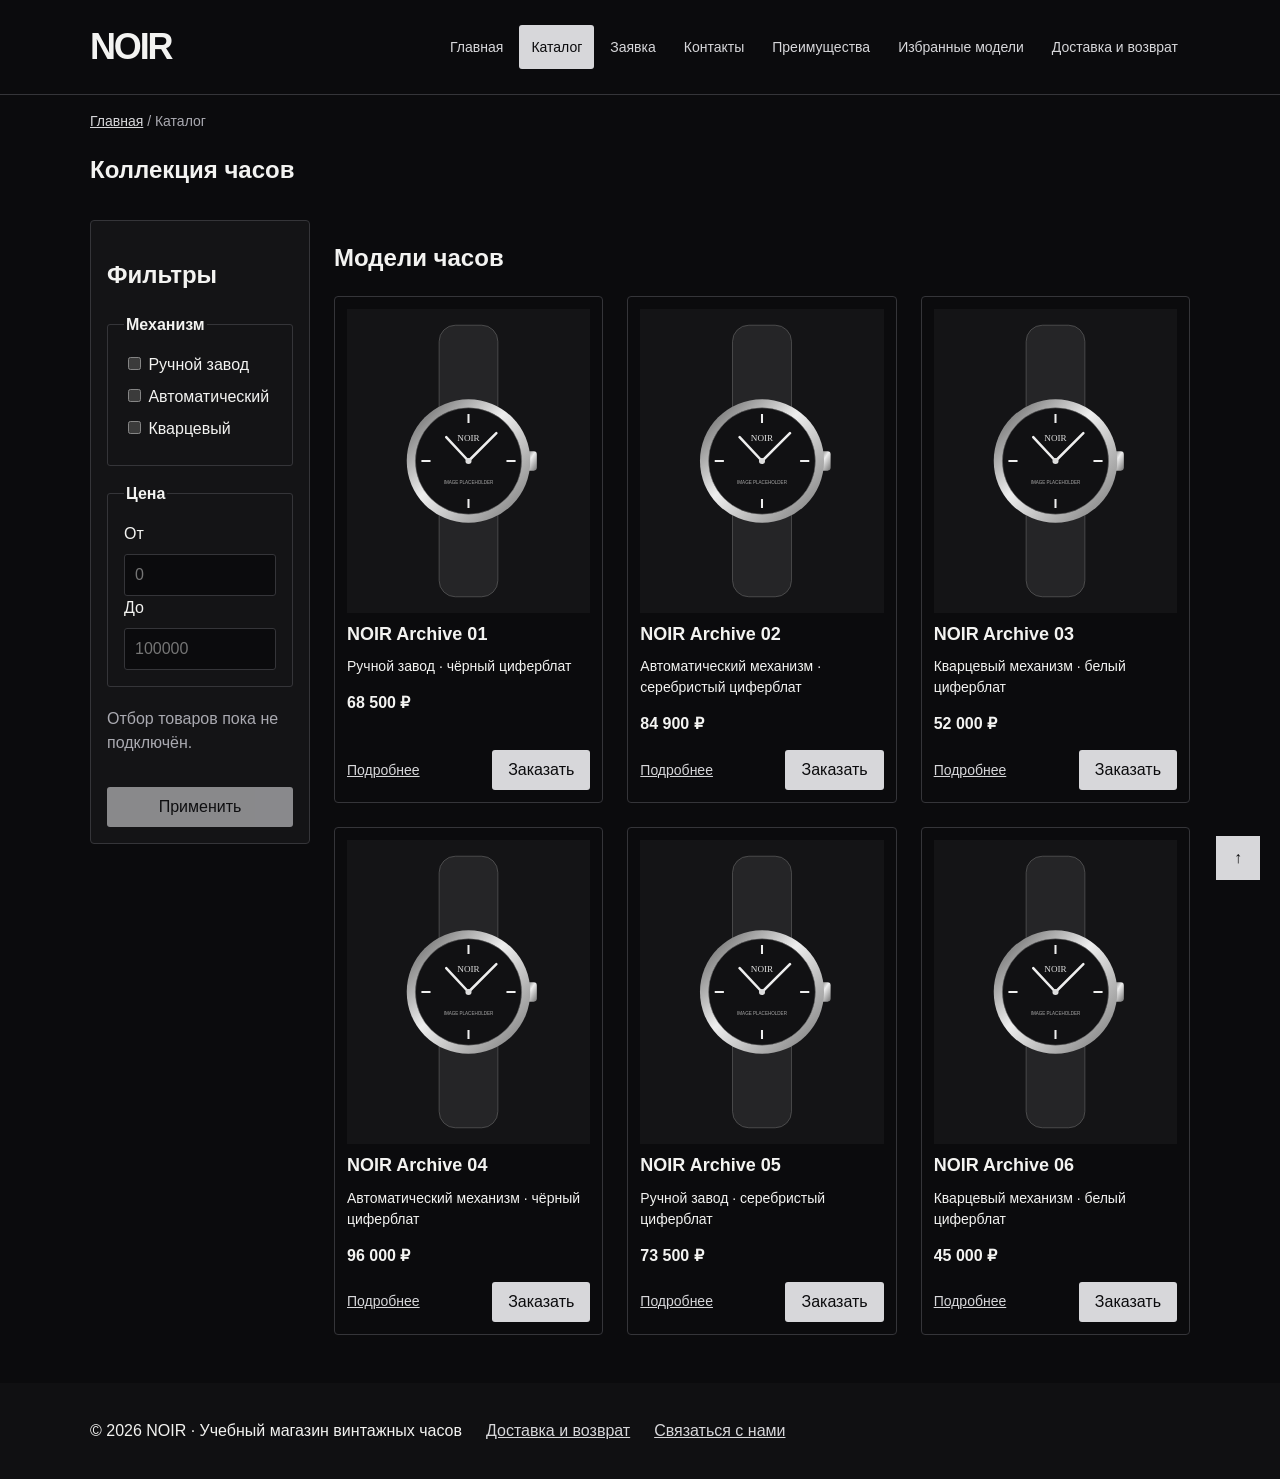
==== catalog.html @ 70d4dd21 "feat: replace clothing catalog with NOIR watch collection" ====
<!DOCTYPE html>
<html lang="ru">

<head>
  <meta charset="UTF-8">
  <meta name="viewport" content="width=device-width, initial-scale=1.0">
  <meta name="description" content="Учебный магазин винтажных часов в эстетике starboy. Каталог и оформление заявки.">
  <meta property="og:type" content="website">
  <meta property="og:title" content="Каталог — NOIR">
  <meta property="og:description" content="Учебный магазин винтажных часов в эстетике starboy. Каталог и оформление заявки.">
  <title>Каталог — NOIR</title>
  <link rel="stylesheet" href="css/style.css">
  <link rel="stylesheet" href="css/responsive.css">
  <script src="js/main.js" defer></script>
</head>

<body id="top">
  <header class="site-header">
    <div class="site-header__inner">
      <a class="site-header__logo" href="index.html" aria-label="NOIR — главная">NOIR</a>

      <nav class="site-nav" aria-label="Основная навигация">
        <ul class="site-nav__list">
          <li class="site-nav__item"><a class="site-nav__link" href="index.html">Главная</a></li>
          <li class="site-nav__item"><a class="site-nav__link site-nav__link--active" aria-current="page"
              href="catalog.html">Каталог</a></li>
          <li class="site-nav__item"><a class="site-nav__link" href="order.html">Заявка</a></li>
          <li class="site-nav__item"><a class="site-nav__link" href="contacts.html">Контакты</a></li>
          <li class="site-nav__item"><a class="site-nav__link" href="index.html#advantages">Преимущества</a></li>
          <li class="site-nav__item"><a class="site-nav__link" href="index.html#popular">Избранные модели</a></li>
          <li class="site-nav__item"><a class="site-nav__link" href="index.html#delivery">Доставка и возврат</a></li>
        </ul>
      </nav>
    </div>
  </header>
  <main class="site-main">

    <nav class="breadcrumbs" aria-label="Хлебные крошки">
      <a class="breadcrumbs__link" href="index.html">Главная</a>
      <span class="breadcrumbs__current" aria-current="page">Каталог</span>
    </nav>

    <section class="section">
      <h1 class="section__title">Коллекция часов</h1>
    </section>

    <section class="catalog-layout" aria-labelledby="catalog-products-title">
      <aside class="catalog-filters">
        <h2 class="catalog-filters__title">Фильтры</h2>

        <form class="catalog-filters__form" action="#" method="get">
          <fieldset class="catalog-filters__group">
            <legend class="catalog-filters__legend">Механизм</legend>

            <label class="catalog-filters__label">
              <input class="catalog-filters__checkbox" type="checkbox" name="mechanism" value="manual">
              Ручной завод
            </label>

            <label class="catalog-filters__label">
              <input class="catalog-filters__checkbox" type="checkbox" name="mechanism" value="automatic">
              Автоматический
            </label>

            <label class="catalog-filters__label">
              <input class="catalog-filters__checkbox" type="checkbox" name="mechanism" value="quartz">
              Кварцевый
            </label>
          </fieldset>

          <fieldset class="catalog-filters__group">
            <legend class="catalog-filters__legend">Цена</legend>

            <label class="catalog-filters__label" for="price-from">От</label>
            <input class="catalog-filters__input" id="price-from" name="price-from" type="number" min="0"
              placeholder="0">

            <label class="catalog-filters__label" for="price-to">До</label>
            <input class="catalog-filters__input" id="price-to" name="price-to" type="number" min="0"
              placeholder="100000">
          </fieldset>

          <p class="order-form__hint">Отбор товаров пока не подключён.</p>
          <button class="button button--primary" type="submit" disabled>Применить</button>
        </form>
      </aside>

      <section class="catalog-layout__products">
        <h2 class="catalog-layout__title" id="catalog-products-title">Модели часов</h2>

        <div class="products-grid">
          <article class="product-card">
            <a class="product-card__image-link" href="product.html?product=1" aria-label="Подробнее о NOIR Archive 01">
              <img class="product-card__image" src="images/watch-480.svg"
                alt="Временная иллюстрация модели NOIR Archive 01" width="480" height="600" loading="lazy">
            </a>

            <h3 class="product-card__title">
              <a href="product.html?product=1">NOIR Archive 01</a>
            </h3>

            <p class="product-card__description">Ручной завод · чёрный циферблат</p>
            <p class="product-card__price">68 500 ₽</p>

            <div class="product-card__actions">
              <a class="product-card__details" href="product.html?product=1">
                Подробнее
              </a>
              <button class="button button--primary product-card__button" type="button" data-product="NOIR Archive 01">
                Заказать
              </button>
            </div>
          </article>

          <article class="product-card">
            <a class="product-card__image-link" href="product.html?product=2" aria-label="Подробнее о NOIR Archive 02">
              <img class="product-card__image" src="images/watch-480.svg"
                alt="Временная иллюстрация модели NOIR Archive 02" width="480" height="600" loading="lazy">
            </a>

            <h3 class="product-card__title">
              <a href="product.html?product=2">NOIR Archive 02</a>
            </h3>

            <p class="product-card__description">Автоматический механизм · серебристый циферблат</p>
            <p class="product-card__price">84 900 ₽</p>

            <div class="product-card__actions">
              <a class="product-card__details" href="product.html?product=2">
                Подробнее
              </a>
              <button class="button button--primary product-card__button" type="button" data-product="NOIR Archive 02">
                Заказать
              </button>
            </div>
          </article>

          <article class="product-card">
            <a class="product-card__image-link" href="product.html?product=3" aria-label="Подробнее о NOIR Archive 03">
              <img class="product-card__image" src="images/watch-480.svg"
                alt="Временная иллюстрация модели NOIR Archive 03" width="480" height="600" loading="lazy">
            </a>

            <h3 class="product-card__title">
              <a href="product.html?product=3">NOIR Archive 03</a>
            </h3>

            <p class="product-card__description">Кварцевый механизм · белый циферблат</p>
            <p class="product-card__price">52 000 ₽</p>

            <div class="product-card__actions">
              <a class="product-card__details" href="product.html?product=3">
                Подробнее
              </a>
              <button class="button button--primary product-card__button" type="button" data-product="NOIR Archive 03">
                Заказать
              </button>
            </div>
          </article>

          <article class="product-card">
            <a class="product-card__image-link" href="product.html?product=4" aria-label="Подробнее о NOIR Archive 04">
              <img class="product-card__image" src="images/watch-480.svg"
                alt="Временная иллюстрация модели NOIR Archive 04" width="480" height="600" loading="lazy">
            </a>

            <h3 class="product-card__title">
              <a href="product.html?product=4">NOIR Archive 04</a>
            </h3>

            <p class="product-card__description">Автоматический механизм · чёрный циферблат</p>
            <p class="product-card__price">96 000 ₽</p>

            <div class="product-card__actions">
              <a class="product-card__details" href="product.html?product=4">
                Подробнее
              </a>
              <button class="button button--primary product-card__button" type="button" data-product="NOIR Archive 04">
                Заказать
              </button>
            </div>
          </article>

          <article class="product-card">
            <a class="product-card__image-link" href="product.html?product=5" aria-label="Подробнее о NOIR Archive 05">
              <img class="product-card__image" src="images/watch-480.svg"
                alt="Временная иллюстрация модели NOIR Archive 05" width="480" height="600" loading="lazy">
            </a>

            <h3 class="product-card__title">
              <a href="product.html?product=5">NOIR Archive 05</a>
            </h3>

            <p class="product-card__description">Ручной завод · серебристый циферблат</p>
            <p class="product-card__price">73 500 ₽</p>

            <div class="product-card__actions">
              <a class="product-card__details" href="product.html?product=5">
                Подробнее
              </a>
              <button class="button button--primary product-card__button" type="button" data-product="NOIR Archive 05">
                Заказать
              </button>
            </div>
          </article>

          <article class="product-card">
            <a class="product-card__image-link" href="product.html?product=6" aria-label="Подробнее о NOIR Archive 06">
              <img class="product-card__image" src="images/watch-480.svg"
                alt="Временная иллюстрация модели NOIR Archive 06" width="480" height="600" loading="lazy">
            </a>

            <h3 class="product-card__title">
              <a href="product.html?product=6">NOIR Archive 06</a>
            </h3>

            <p class="product-card__description">Кварцевый механизм · белый циферблат</p>
            <p class="product-card__price">45 000 ₽</p>

            <div class="product-card__actions">
              <a class="product-card__details" href="product.html?product=6">
                Подробнее
              </a>
              <button class="button button--primary product-card__button" type="button" data-product="NOIR Archive 06">
                Заказать
              </button>
            </div>
          </article>
        </div>
      </section>
    </section>
  </main>
  <footer class="site-footer">
    <div class="site-footer__inner">
      <p class="site-footer__text">&copy; 2026 NOIR · Учебный магазин винтажных часов</p>
      <a href="index.html#delivery">Доставка и возврат</a><a href="contacts.html">Связаться с нами</a>
    </div>
  </footer>
  <a class="back-to-top" href="#top" aria-label="Наверх">↑</a>
  <dialog class="order-dialog" id="order-dialog" aria-labelledby="order-dialog-title">
    <h2 class="order-dialog__title" id="order-dialog-title">Оформление заявки</h2>
    <form class="order-form" id="order-form" action="#" method="post" novalidate>
      <div class="order-form__field">
        <label class="order-form__label" for="selected-product">Товар</label>
        <input class="order-form__input" id="selected-product" name="selected-product" type="text" readonly
          placeholder="Консультация по подбору часов">
      </div>

      <div class="order-form__field">
        <label class="order-form__label" for="order-name">Имя</label>
        <input class="order-form__input" id="order-name" name="name" type="text" placeholder="Введите ваше имя"
          minlength="2" autocomplete="given-name" required>
      </div>

      <div class="order-form__field">
        <label class="order-form__label" for="order-email">E-mail</label>
        <input class="order-form__input" id="order-email" name="email" type="email" placeholder="example@mail.ru"
          autocomplete="email" required>
      </div>

      <div class="order-form__field">
        <label class="order-form__label" for="order-phone">Телефон</label>
        <input class="order-form__input" aria-describedby="order-phone-hint" id="order-phone" name="phone" type="tel"
          autocomplete="tel" inputmode="tel" placeholder="+7 (900) 000-00-00"
          pattern="^\+7 \(\d{3}\) \d{3}-\d{2}-\d{2}$" required>
        <small class="order-form__hint" id="order-phone-hint">Формат: +7 (900) 000-00-00</small>
      </div>

      <div class="order-form__field">
        <label class="order-form__label" for="order-contact-method">
          Предпочтительный способ связи
        </label>

        <select class="order-form__select" id="order-contact-method" name="contact-method" required>
          <option value="">Выберите способ связи</option>
          <option value="email">Электронная почта</option>
          <option value="phone">Телефонный звонок</option>
        </select>
      </div>

      <div class="order-form__field">
        <label class="order-form__label" for="order-topic">Тема заявки</label>
        <select class="order-form__select" id="order-topic" name="topic" required>
          <option value="">Выберите тему</option>
          <option value="product">Заказ товара</option>
          <option value="consultation">Консультация</option>
          <option value="delivery">Доставка</option>
        </select>
      </div>

      <div class="order-form__field">
        <label class="order-form__label" for="order-comment">Комментарий</label>
        <textarea class="order-form__textarea" id="order-comment" name="comment" rows="4"
          placeholder="Укажите дополнительную информацию"></textarea>
      </div>

      <div class="order-form__field order-form__field--checkbox">
        <label class="order-form__label" for="order-agreement">
          <input class="order-form__checkbox" id="order-agreement" name="agreement" type="checkbox" required>
          Я согласен на обработку данных для ответа на заявку
        </label>
      </div>

      <p class="order-form__hint">Учебная форма: данные не отправляются на сервер.</p>
      <div class="order-form__actions">
        <button class="button button--secondary" type="button" id="close-order-dialog">Закрыть</button>
        <button class="button button--primary" type="submit">Отправить заявку</button>
      </div>
    </form>
  </dialog>
  <p class="success-message" id="success-message" role="status" hidden>Заявка проверена. Это учебная демонстрация —
    данные не отправлены.</p>

</body>

</html>
---- css/style.css ----
/* ===============================
   1. Переменные проекта
   =============================== */

:root {
  /* Основные цвета проекта */
  color-scheme: dark;

  --color-bg: #0b0b0d;
  --color-text: #f3f3f1;
  --color-muted: #aaaab1;

  --color-primary: #d7d7da;
  --color-primary-dark: #ffffff;

  --color-border: #353539;
  --color-input-border: #686870;

  --color-surface: #141416;
  --color-header-footer: #101012;
  --color-surface-accent: #171719;

  --color-backdrop: rgba(0, 0, 0, 0.75);

  --color-danger: #ff8a96;
  --color-success: #a7d6b0;
  --color-success-bg: #17251b;

  --color-white: #ffffff;

  /* Отступы */
  --space-xs: 4px;
  --space-sm: 8px;
  --space-md: 16px;
  --space-lg: 24px;
  --space-xl: 32px;

  /* Дополнительные отступы текущего оформления */
  --space-6: 6px;
  --space-10: 10px;
  --space-12: 12px;
  --space-20: 20px;

  /* Скругления */
  --radius-sm: 3px;
  --radius-md: 4px;
  --radius-lg: 6px;

  /* Размеры */
  --container-width: 1100px;
}

/* ===============================
   2. Базовые стили
   =============================== */

/*
Универсальное правило для всех элементов.
border-box делает расчёт размеров более понятным:
width включает content, padding и border.
*/
* {
  box-sizing: border-box;
}

/*
Убираем стандартный внешний отступ браузера у body.
Без этого вокруг страницы может появиться белая рамка.
*/
body {
  margin: 0;
  font-family: Arial, sans-serif;
  line-height: 1.5;
  color: var(--color-text);
  background-color: var(--color-bg);
  min-height: 100vh;
  display: flex;
  flex-direction: column;
}

/* ===============================
   3. Общие элементы интерфейса
   =============================== */

/* Общие состояния ссылок. */
a {
  color: var(--color-primary);
}

a:hover {
  color: var(--color-primary-dark);
}

a:focus-visible {
  outline: 2px solid var(--color-primary);
  outline-offset: 3px;
}

/* Единое оформление ссылок-кнопок и кнопок формы. */
.button {
  display: inline-block;
  padding: var(--space-sm) var(--space-md);
  text-decoration: none;
  border: none;
  border-radius: var(--radius-sm);
  font: inherit;
  cursor: pointer;
}

/*
Состояние наведения для кнопки.
*/
.button--primary:hover:not(:disabled) {
  color: var(--color-white);
  background-color: var(--color-primary-dark);
}

.button:focus-visible {
  outline: 2px solid var(--color-primary);
  outline-offset: 3px;
}

.button:disabled,
.button--disabled {
  opacity: 0.6;
  cursor: not-allowed;
}

/* ===============================
   4. Компоненты страницы
   =============================== */

/*
Задаём внутренние отступы для основных областей страницы.
*/
.site-header,
.site-main,
.site-footer {
  padding: var(--space-20);
}

/*
Оформляем шапку страницы.
*/
.site-header {
  background-color: var(--color-header-footer);
}

/*
Оформляем подвал страницы.
*/
.site-footer {
  background-color: var(--color-header-footer);
}

/*
Ограничиваем ширину содержимого шапки.
*/
.site-header__inner {
  max-width: var(--container-width);
  margin: 0 auto;
}

/*
Оформляем текстовый логотип.
*/
.site-header__logo {
  font-weight: bold;
  text-decoration: none;
  color: var(--color-text);
}

/*
Убираем стандартные отступы и маркеры списка навигации.
*/
.site-nav__list {
  display: flex;
  flex-wrap: wrap;
  justify-content: center;
  align-items: center;
  gap: var(--space-md);
  padding: 0;
  margin: var(--space-md) 0 0;
  list-style: none;
}

/*
Оформляем ссылки меню.
*/
.site-nav__link {
  display: inline-block;
  padding: var(--space-sm) var(--space-md);
  color: var(--color-primary);
  text-decoration: none;
  border-radius: var(--radius-sm);
}

/*
При наведении мыши меняем цвет текста и фон ссылки.
*/

.site-nav__link:hover {
  color: var(--color-white);
  background-color: var(--color-primary);
}

/*
Hero-блок — первый крупный блок страницы.
*/
.hero {
  max-width: 100%;
  margin: 0 auto var(--space-xl);
  padding: var(--space-xl) var(--space-lg);
  background-color: var(--color-surface-accent);
  border-radius: var(--radius-lg);
}

/*
Общий класс для разделов страницы.
*/
.section {
  max-width: var(--container-width);
  margin: 0 auto var(--space-xl);
}

/*
Убираем лишний верхний отступ у заголовков разделов.
*/
.section__title:where(h2) {
  margin-top: 0;
}

/* Сетка карточек с тремя равными колонками. */
.products-grid {
  display: grid;
  grid-template-columns: repeat(3, 1fr);
  gap: var(--space-lg);
}

/*
Карточка товара — самостоятельный блок.
*/
.product-card {
  display: flex;
  flex-direction: column;
  gap: var(--space-sm);
  margin-bottom: 0;
  padding: var(--space-md);
  border: 1px solid var(--color-border);
  border-radius: var(--radius-md);
  background-color: var(--color-bg);
}

.product-card__button {
  margin-top: auto;
  align-self: flex-start;
}

.product-card:hover {
  border-color: var(--color-primary);
}

/*
Убираем лишний верхний отступ у заголовка карточки.
*/
.product-card__title {
  margin-top: 0;
}

/* Каталог: фильтры слева, Модели часов справа. */
.catalog-layout {
  max-width: var(--container-width);
  margin: 0 auto var(--space-xl);
  display: grid;
  grid-template-columns: 260px 1fr;
  grid-template-areas: "filters products";
  gap: var(--space-lg);
}

.catalog-filters {
  grid-area: filters;
  padding: var(--space-md);
  border: 1px solid var(--color-border);
  border-radius: var(--radius-md);
  background-color: var(--color-surface);
}

.catalog-layout__products {
  grid-area: products;
}

.catalog-filters__form {
  display: grid;
  gap: var(--space-md);
}

.catalog-filters__group {
  margin: 0;
  padding: var(--space-md);
  border: 1px solid var(--color-border);
  border-radius: var(--radius-sm);
}

.catalog-filters__legend {
  font-weight: 700;
}

.catalog-filters__label {
  display: block;
  margin-bottom: var(--space-sm);
}

.catalog-filters__input {
  width: 100%;
  padding: 8px 10px;
  border: 1px solid var(--color-border);
  border-radius: var(--radius-sm);
  font: inherit;
}

/*
Дополнительный информационный блок.
*/
.student-info {
  max-width: var(--container-width);
  margin: 0 auto var(--space-xl);
  padding: var(--space-md);
  border-left: 4px solid var(--color-primary);
  background-color: var(--color-surface);
}

/* ===============================
   5. Форма и модальное окно
   =============================== */

/*
  Модальное окно.
  Элемент dialog сам умеет открываться поверх страницы.
*/
.order-dialog {
  width: min(100% - var(--space-xl), 560px);
  padding: var(--space-lg);
  border: none;
  border-radius: var(--radius-lg);
}

/*
  Затемнение фона за модальным окном.
*/
.order-dialog::backdrop {
  background-color: var(--color-backdrop);
}

/*
  Поле формы.
  Каждый блок получает нижний отступ.
*/
.order-form__field {
  margin-bottom: var(--space-md);
}

/*
  Подпись поля.
*/
.order-form__label {
  display: block;
  margin-bottom: var(--space-xs);
}

/*
  Основные поля формы.
*/
.order-form__input,
.order-form__checkbox,
.order-form__select,
.order-form__textarea {
  width: 100%;
  padding: var(--space-10) var(--space-12);
  border: 1px solid var(--color-border);
  border-radius: var(--radius-sm);
  font: inherit;
}

/*
  Checkbox не должен занимать всю ширину.
*/
.order-form__checkbox {
  width: auto;
}

/*
  Подсказка под полем телефона.
*/
.order-form__hint {
  display: block;
  margin-top: var(--space-xs);
  color: var(--color-muted);
}

/* Низкая специфичность состояний сохраняет приоритет модификатора ошибки. */
.order-form__input:where(:not(:disabled):hover, :focus),
.order-form__checkbox:where(:not(:disabled):hover, :focus),
.order-form__select:where(:not(:disabled):hover, :focus),
.order-form__textarea:where(:not(:disabled):hover, :focus) {
  border-color: var(--color-primary);
}

/*
  Видимый фокус для клавиатурной навигации.
*/
.order-form__input:focus-visible,
.order-form__checkbox:focus-visible,
.order-form__select:focus-visible,
.order-form__textarea:focus-visible {
  outline: 2px solid var(--color-primary);
  outline-offset: 3px;
}

/*
  Подсветка ошибочных полей.
  JavaScript добавляет БЭМ-модификатор ошибки и aria-invalid.
  Ошибка сохраняет свой цвет при наведении и фокусе.
*/
.order-form__input--error,
.order-form__checkbox--error,
.order-form__select--error,
.order-form__textarea--error {
  border-color: var(--color-danger);
}

/* Видимая ошибка у нативного флажка согласия. */
.order-form__checkbox--error {
  outline: 2px solid var(--color-danger);
  outline-offset: 3px;
}

/*
  Кнопки формы.
*/
.order-form__actions {
  display: flex;
  gap: var(--space-12);
  margin-top: var(--space-20);
}

/*
  Сообщение об успешной отправке.
*/
.success-message {
  max-width: var(--container-width);
  margin: var(--space-lg) auto;
  padding: var(--space-md);
  border-left: 4px solid var(--color-success);
  background-color: var(--color-success-bg);
}

/* ===============================
   6. Хлебные крошки и якорные ссылки
   =============================== */

.breadcrumbs {
  max-width: var(--container-width);
  margin: 0 auto var(--space-md);
  font-size: 14px;
  color: var(--color-muted);
}

.breadcrumbs__link {
  color: var(--color-primary);
}

.breadcrumbs__current::before {
  content: " / ";
  color: var(--color-muted);
}

html {
  scroll-behavior: smooth;
}

:target {
  outline: 2px dashed var(--color-primary);
  outline-offset: 4px;
}

@media (prefers-reduced-motion: reduce) {
  html {
    scroll-behavior: auto;
  }
}


/* Варианты и состояния БЭМ-компонентов. */
.button--primary {
  color: var(--color-white);
  background-color: var(--color-primary);
}

.button--secondary {
  color: var(--color-primary);
  background-color: transparent;
  border: 1px solid var(--color-primary);
}

.button--secondary:hover:not(:disabled) {
  color: var(--color-white);
  background-color: var(--color-primary);
}

.site-nav__link--active {
  color: var(--color-white);
  background-color: var(--color-primary);
}

.site-nav__link:focus-visible {
  outline: 2px solid var(--color-primary);
  outline-offset: 3px;
}

.product-card--featured {
  border-color: var(--color-primary);
}

.product-card--discount {
  border-color: var(--color-danger);
}

.product-card--discount .product-card__price {
  color: var(--color-danger);
}

.order-dialog__title {
  margin-top: 0;
}

/* Витрина одежды и самостоятельные компоненты. */
.site-header {
  position: sticky;
  top: 0;
  z-index: 10;
  border-bottom: 1px solid var(--color-border);
  background: var(--color-bg);
}

.site-header__inner {
  display: flex;
  align-items: center;
  justify-content: space-between;
  gap: var(--space-lg);
}

.site-header__logo {
  font-size: 24px;
  letter-spacing: .12em;
}

.site-nav__list {
  margin: 0;
  gap: var(--space-xs);
}

.site-nav__link {
  font-size: 14px;
}

.site-main {
  padding-top: var(--space-xl);
}

.hero {
  padding: 64px 40px;
}

.hero__title {
  font-size: clamp(32px, 5vw, 60px);
  line-height: 1.1;
  max-width: 700px;
  margin: 0;
}

.hero__description {
  max-width: 580px;
  margin-bottom: 28px;
}

.product-card {
  position: relative;
  padding-top: 44px;
}

.product-card__badge {
  position: absolute;
  top: 12px;
  right: 12px;
  background: var(--color-text);
  color: white;
  font-size: 11px;
  text-transform: uppercase;
  letter-spacing: .08em;
  padding: 3px 8px;
}

.product-card__details {
  font-size: 14px;
  margin-bottom: 8px;
}

.catalog-layout {
  grid-template-columns: 220px minmax(0, 1fr);
}

.catalog-filters {
  align-self: start;
}

.info-grid {
  display: grid;
  grid-template-columns: repeat(3, 1fr);
  gap: var(--space-lg);
}

.info-block {
  border-top: 1px solid var(--color-border);
  padding-top: var(--space-md);
}

.site-footer__inner {
  max-width: var(--container-width);
  margin: auto;
  display: flex;
  flex-wrap: wrap;
  align-items: center;
  gap: var(--space-lg);
}

.back-to-top {
  position: fixed;
  right: 20px;
  bottom: 20px;
  z-index: 11;
  display: grid;
  place-items: center;
  width: 44px;
  height: 44px;
  color: white;
  background: var(--color-text);
  text-decoration: none;
}

.back-to-top:hover {
  color: white;
  background: var(--color-primary-dark);
}

.product-detail {
  display: grid;
  grid-template-columns: 1fr 1fr;
  gap: 40px;
}

.product-detail__visual {
  min-height: 400px;
  background: var(--color-surface);
  padding: 40px;
  display: flex;
  flex-direction: column;
  justify-content: space-between;
}

.product-detail__category,
.eyebrow {
  font-size: 12px;
  letter-spacing: .1em;
  text-transform: uppercase;
}

.product-detail__visual-title {
  font-size: 32px;
  line-height: 1.2;
}

.product-detail__price {
  font-size: 28px;
  font-weight: 700;
}

.product-table {
  width: 100%;
  border-collapse: collapse;
}

.product-table caption {
  text-align: left;
  margin-bottom: 12px;
  color: var(--color-muted);
}

.product-table th,
.product-table td {
  text-align: left;
  padding: 12px 16px;
  border: 1px solid var(--color-border);
}

.product-table thead {
  background: var(--color-surface);
}

.table-scroll {
  overflow-x: auto;
}

.order-page {
  max-width: 720px;
}

.order-dialog {
  max-height: 85vh;
  overflow-y: auto;
}

[hidden] {
  display: none !important;
}

:target {
  scroll-margin-top: 120px;
}

@media (max-width: 1000px) {
  .site-header__inner {
    flex-direction: column;
    gap: 12px;
  }

  .catalog-layout .products-grid {
    grid-template-columns: repeat(2, minmax(0, 1fr));
  }
}

@media (max-width: 680px) {
  .site-header {
    position: static;
  }

  .site-main {
    padding: 16px;
  }

  .hero {
    padding: 32px 20px;
  }

  .products-grid,
  .catalog-layout .products-grid,
  .info-grid,
  .product-detail {
    grid-template-columns: 1fr;
  }

  .catalog-layout {
    grid-template-columns: 1fr;
    grid-template-areas: "filters" "products";
  }

  .site-nav__link {
    padding: 6px 8px;
  }

  .product-detail__visual {
    min-height: 280px;
    padding: 24px;
  }
}

/* Согласованные фотографии коллекции. */
.site-header__logo-image {
  display: block;
  width: 210px;
  height: 58px;
  object-fit: cover;
}

.product-card {
  padding: 12px;
  gap: 10px;
}

.product-card__image-link {
  display: block;
  background: #fff;
}

.product-card__image {
  display: block;
  width: 100%;
  height: auto;
  aspect-ratio: 3 / 4;
  object-fit: contain;
}

.product-card__badge {
  z-index: 1;
}

.product-card__title {
  font-size: 18px;
  line-height: 1.3;
  margin: 0;
}

.product-card__title a {
  color: var(--color-text);
  text-decoration: none;
}

.product-card__title a:hover {
  text-decoration: underline;
}

.product-card__description {
  font-size: 14px;
  margin: 0;
}

.product-card__price {
  margin: 4px 0;
  font-weight: 700;
}

.product-card__actions {
  margin-top: auto;
  display: flex;
  align-items: center;
  justify-content: space-between;
  flex-wrap: wrap;
  gap: 8px;
}

.product-card__details {
  margin: 0;
}

.product-card__button {
  margin-top: 0;
}

.product-detail__visual {
  background: #fff;
  padding: 0;
  min-height: 0;
  justify-content: center;
}

.product-detail__image {
  display: block;
  width: 100%;
  height: auto;
  aspect-ratio: 3 / 4;
  object-fit: contain;
  max-height: 620px;
}

/* Простой список преимуществ и товар со скидкой. */
.advantages {
  max-width: var(--container-width);
  margin: 0 auto var(--space-xl);
  padding-left: 24px;
}

.advantages__item {
  margin-bottom: 8px;
}

.advantages-title {
  margin-bottom: 12px;
}

.product-detail__price--discount {
  color: var(--color-danger);
}

.site-main {
  flex-grow: 1;
}

.contacts-photo {
  display: block;
  width: 100%;
  max-width: 100%;
  height: auto;
  margin-top: var(--space-lg);
  border-radius: var(--radius-lg);
}

/* Оформление NOIR */

.site-header__logo {
  font-size: 36px;
  font-weight: 700;
  letter-spacing: -0.06em;
  color: var(--color-text);
}

.site-header__logo:hover {
  color: var(--color-primary);
}

.button--primary,
.site-nav__link--active,
.site-nav__link:hover {
  color: var(--color-bg);
  background-color: var(--color-primary);
}

.button--primary:hover:not(:disabled),
.button--secondary:hover:not(:disabled) {
  color: var(--color-bg);
  background-color: var(--color-primary-dark);
}

.product-card__badge {
  color: var(--color-bg);
  background-color: var(--color-primary);
}

.back-to-top {
  color: var(--color-bg);
  background-color: var(--color-primary);
}

.back-to-top:hover {
  color: var(--color-bg);
  background-color: var(--color-primary-dark);
}

.order-dialog {
  color: var(--color-text);
  background-color: var(--color-surface);
}

.order-form__input,
.order-form__select,
.order-form__textarea,
.catalog-filters__input {
  color: var(--color-text);
  background-color: var(--color-bg);
}

.hero__eyebrow {
  margin: 0;
  font-size: 12px;
  letter-spacing: 0.14em;
  text-transform: uppercase;
  color: var(--color-muted);
}

.hero__title {
  font-weight: 400;
  letter-spacing: -0.05em;
}

.hero__description {
  color: var(--color-muted);
}

.hero__media {
  background: radial-gradient(ellipse at center,
      #303034 0%,
      #171719 55%,
      #101012 100%);
}

/* Изображения коллекции NOIR */

.product-card__image-link,
.product-detail__visual {
  background-color: var(--color-surface);
}

.product-card__image,
.product-detail__image {
  aspect-ratio: 4 / 5;
  object-fit: contain;
}

.product-detail__content {
  min-width: 0;
}

.product-detail__content > p {
  color: var(--color-muted);
}

.product-detail__content > .product-detail__price {
  color: var(--color-text);
}
---- css/responsive.css ----
/* Предсказуемый расчёт размеров. */
*,
*::before,
*::after {
  box-sizing: border-box;
}

/* Изображения не выходят за ширину родителя. */
img {
  max-width: 100%;
  height: auto;
}

/* Общие отступы основной области. */
.site-main {
  padding: 16px;
}

/* На телефоне высокая закреплённая шапка мешает чтению. */
.site-header {
  position: static;
}

/* Сначала мобильная раскладка шапки. */
.site-header__inner {
  display: flex;
  flex-direction: column;
  align-items: flex-start;
  gap: 16px;
}

.site-nav {
  width: 100%;
}

.site-nav__list {
  display: flex;
  flex-wrap: wrap;
  justify-content: flex-start;
  gap: 4px;
  margin: 0;
}

.site-nav__link {
  display: flex;
  align-items: center;
  min-height: 44px;
  padding: 10px 12px;
}

/* Первый экран: одна колонка на телефоне. */
.hero {
  display: grid;
  grid-template-columns: minmax(0, 1fr);
  align-items: center;
  gap: 24px;

  width: min(100%, var(--container-width));
  height: auto;
  margin-inline: auto;
  padding: 24px;

  background-image: none;
}

.hero__content {
  display: flex;
  flex-direction: column;
  align-items: flex-start;
  gap: 24px;
  min-width: 0;
}

.hero__title {
  margin: 0;
  font-size: clamp(32px, 5vw, 64px);
  line-height: 1.05;
  overflow-wrap: anywhere;
}

.hero__description {
  max-width: 48ch;
  margin: 0;
}

.hero__button {
  display: inline-flex;
  align-items: center;
  justify-content: center;
  min-height: 44px;
  max-width: 100%;
}

.hero__media {
  display: block;
  min-width: 0;
}

.hero__image {
  display: block;
  width: 100%;
  height: auto;
  aspect-ratio: 4 / 5;
  object-fit: contain;
}

/* От 900px текст и изображение располагаются рядом. */
@media (min-width: 900px) {
  .hero {
    grid-template-columns: repeat(2, minmax(0, 1fr));
  }
}

/* На широком экране логотип и навигация идут в строку. */
@media (min-width: 1200px) {
  .site-header__inner {
    flex-direction: row;
    align-items: center;
    justify-content: space-between;
  }

  .site-nav {
    width: auto;
  }
}
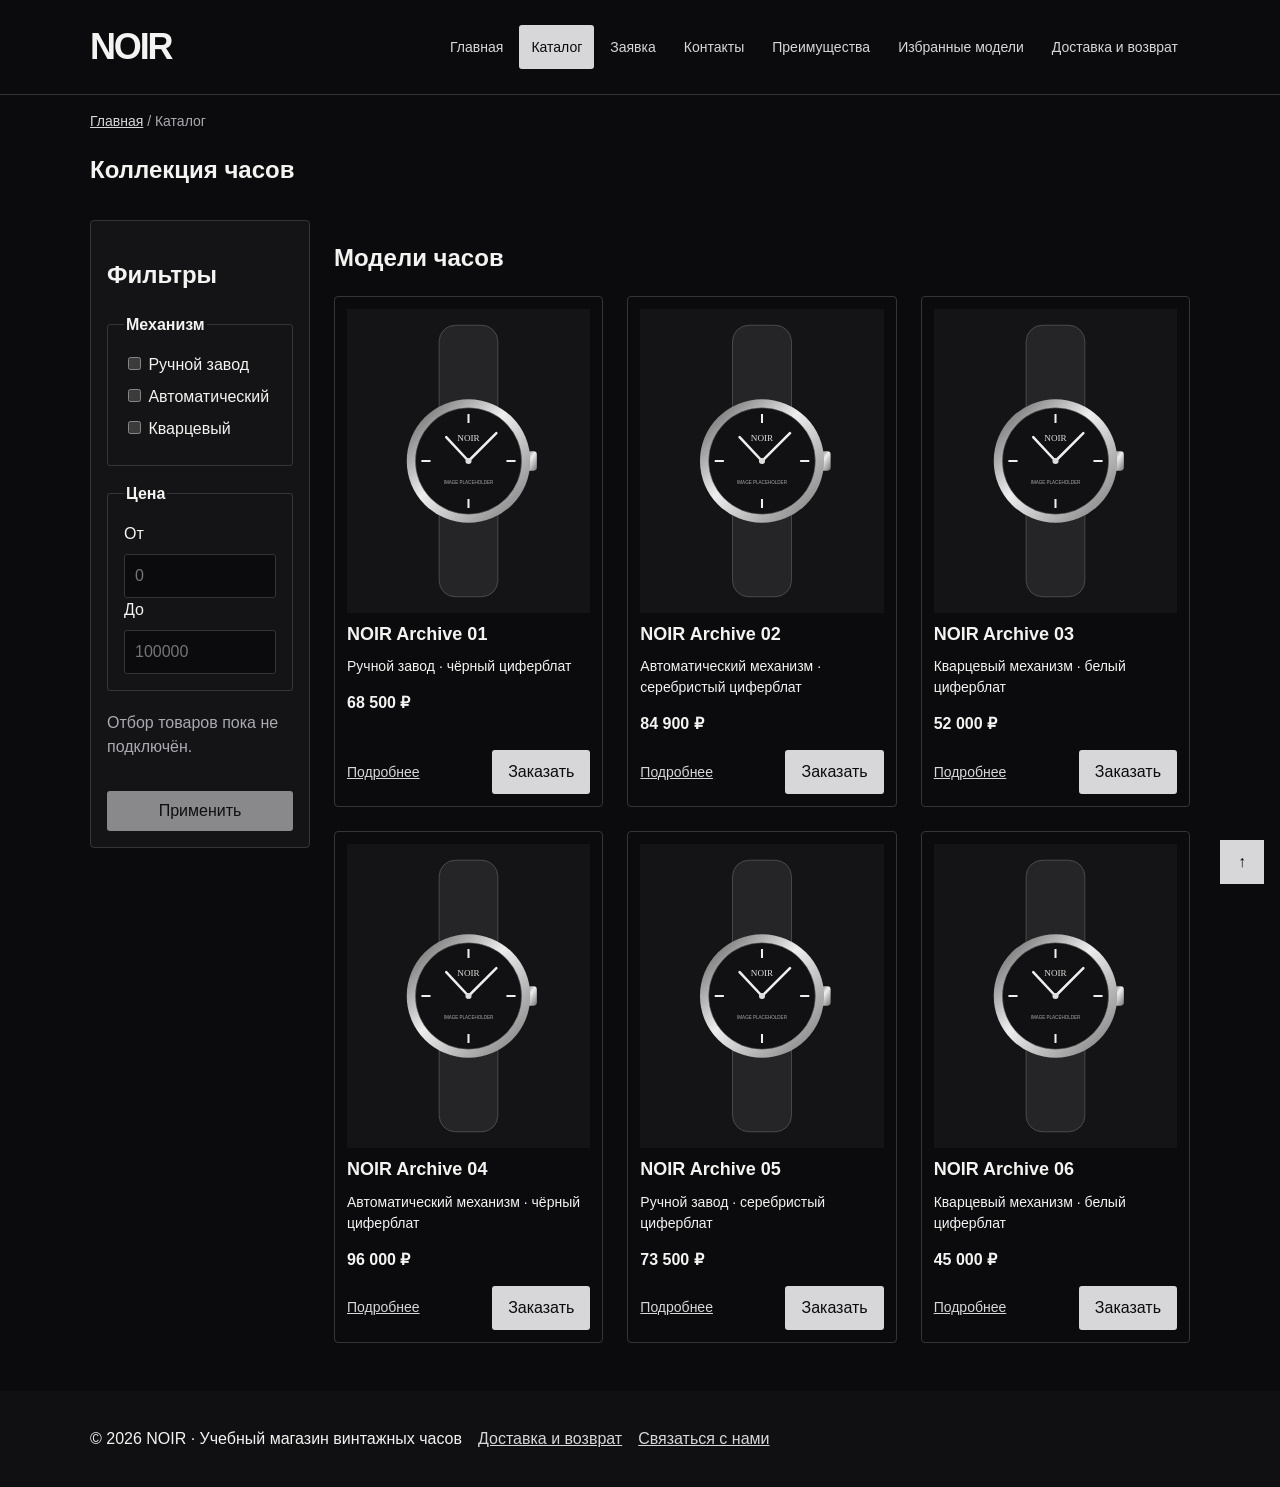
==== commit 7a014e60: "feat: complete responsive layouts for practice 12" ====
--- a/catalog.html
+++ b/catalog.html
@@ -4,10 +4,10 @@
 <head>
   <meta charset="UTF-8">
   <meta name="viewport" content="width=device-width, initial-scale=1.0">
-  <meta name="description" content="Учебный магазин винтажных часов в эстетике starboy. Каталог и оформление заявки.">
+  <meta name="description" content="Коллекция часов NOIR: модели с ручным заводом, автоматическим и кварцевым механизмом.">
   <meta property="og:type" content="website">
   <meta property="og:title" content="Каталог — NOIR">
-  <meta property="og:description" content="Учебный магазин винтажных часов в эстетике starboy. Каталог и оформление заявки.">
+  <meta property="og:description" content="Коллекция часов NOIR: модели с ручным заводом, автоматическим и кварцевым механизмом.">
   <title>Каталог — NOIR</title>
   <link rel="stylesheet" href="css/style.css">
   <link rel="stylesheet" href="css/responsive.css">
@@ -313,4 +313,4 @@
 
 </body>
 
-</html>+</html>
--- a/css/style.css
+++ b/css/style.css
@@ -727,51 +727,9 @@
   scroll-margin-top: 120px;
 }
 
-@media (max-width: 1000px) {
-  .site-header__inner {
-    flex-direction: column;
-    gap: 12px;
-  }
-
-  .catalog-layout .products-grid {
-    grid-template-columns: repeat(2, minmax(0, 1fr));
-  }
-}
-
-@media (max-width: 680px) {
-  .site-header {
-    position: static;
-  }
-
-  .site-main {
-    padding: 16px;
-  }
-
-  .hero {
-    padding: 32px 20px;
-  }
-
-  .products-grid,
-  .catalog-layout .products-grid,
-  .info-grid,
-  .product-detail {
-    grid-template-columns: 1fr;
-  }
-
-  .catalog-layout {
-    grid-template-columns: 1fr;
-    grid-template-areas: "filters" "products";
-  }
-
-  .site-nav__link {
-    padding: 6px 8px;
-  }
-
-  .product-detail__visual {
-    min-height: 280px;
-    padding: 24px;
-  }
-}
+
+
+
 
 /* Согласованные фотографии коллекции. */
 .site-header__logo-image {
@@ -994,4 +952,4 @@
 
 .product-detail__content > .product-detail__price {
   color: var(--color-text);
-}+}
--- a/css/responsive.css
+++ b/css/responsive.css
@@ -122,4 +122,97 @@
   .site-nav {
     width: auto;
   }
-}+}
+
+/* Mobile First: каталог, товар, формы и таблица. */
+.section, .catalog-layout, .breadcrumbs, .success-message { width: 100%; }
+.product-card__title, .product-card__description, .product-detail__content,
+.site-footer__text { overflow-wrap: anywhere; }
+.products-grid, .catalog-layout .products-grid {
+  grid-template-columns: minmax(0, 1fr);
+  gap: 24px;
+}
+.product-card { min-width: 0; }
+.product-card__actions { gap: 12px; }
+.product-card__button, .product-card__details {
+  min-height: 44px;
+  display: inline-flex;
+  align-items: center;
+}
+.catalog-layout {
+  display: grid;
+  grid-template-columns: minmax(0, 1fr);
+  grid-template-areas: "filters" "products";
+  gap: 24px;
+}
+.catalog-filters, .catalog-layout__products, .catalog-filters__group { min-width: 0; }
+.catalog-filters__input { width: 100%; min-width: 0; min-height: 44px; }
+.product-detail { grid-template-columns: minmax(0, 1fr); gap: 24px; }
+.product-detail__visual, .product-detail__content { min-width: 0; }
+.product-detail__visual { min-height: 0; padding: 0; }
+.product-detail__image { width: 100%; height: auto; object-fit: contain; }
+.info-grid { grid-template-columns: minmax(0, 1fr); gap: 24px; }
+
+/* Отдельная форма расширяется до двух колонок; диалог остаётся одноколоночным. */
+.order-page .order-form {
+  display: grid;
+  grid-template-columns: minmax(0, 1fr);
+  gap: 20px;
+}
+.order-page .order-form__field { min-width: 0; margin-bottom: 0; }
+.order-form__input, .order-form__select, .order-form__textarea {
+  width: 100%; min-width: 0; min-height: 44px;
+}
+.order-form__textarea { min-height: 120px; resize: vertical; }
+.order-form__checkbox { width: auto; }
+.order-form__field--checkbox .order-form__label { min-height: 44px; }
+.order-form__actions { display: flex; flex-direction: column; gap: 12px; }
+.order-form__actions .button { min-height: 44px; text-align: center; }
+.order-dialog {
+  width: min(calc(100% - 32px), 560px);
+  max-width: calc(100% - 32px);
+  max-height: calc(100vh - 32px);
+  max-height: calc(100dvh - 32px);
+  padding: 20px;
+  overflow-y: auto;
+}
+
+/* Прокрутка ограничена областью таблицы. */
+.table-scroll { width: 100%; max-width: 100%; overflow-x: auto; }
+.table-scroll:focus-visible { outline: 2px solid var(--color-primary); outline-offset: 4px; }
+.product-table { width: 100%; min-width: 640px; }
+.site-footer__inner { display: flex; flex-direction: column; align-items: flex-start; gap: 16px; }
+/* На телефоне кнопка не закрывает содержимое. */
+.back-to-top { position: static; margin: 16px auto; flex-shrink: 0; }
+
+@media (min-width: 640px) {
+  .products-grid, .catalog-layout .products-grid {
+    grid-template-columns: repeat(2, minmax(0, 1fr));
+  }
+}
+@media (min-width: 768px) {
+  .order-page .order-form { grid-template-columns: repeat(2, minmax(0, 1fr)); }
+  .order-page .order-form__field--wide,
+  .order-page .order-form__field--checkbox,
+  .order-page .order-form > .order-form__hint,
+  .order-page .order-form__actions { grid-column: 1 / -1; }
+  .order-form__actions { flex-direction: row; flex-wrap: wrap; }
+  .site-footer__inner { flex-direction: row; flex-wrap: wrap; align-items: center; }
+}
+@media (min-width: 900px) {
+  .product-detail { grid-template-columns: repeat(2, minmax(0, 1fr)); align-items: start; gap: 32px; }
+  .info-grid { grid-template-columns: repeat(3, minmax(0, 1fr)); }
+}
+@media (min-width: 1024px) {
+  .products-grid { grid-template-columns: repeat(3, minmax(0, 1fr)); }
+  .catalog-layout {
+    grid-template-columns: 220px minmax(0, 1fr);
+    grid-template-areas: "filters products";
+    align-items: start;
+  }
+  .catalog-layout .products-grid { grid-template-columns: repeat(2, minmax(0, 1fr)); }
+}
+@media (min-width: 1280px) {
+  .catalog-layout .products-grid { grid-template-columns: repeat(3, minmax(0, 1fr)); }
+  .back-to-top { position: fixed; right: 16px; bottom: 16px; margin: 0; }
+}
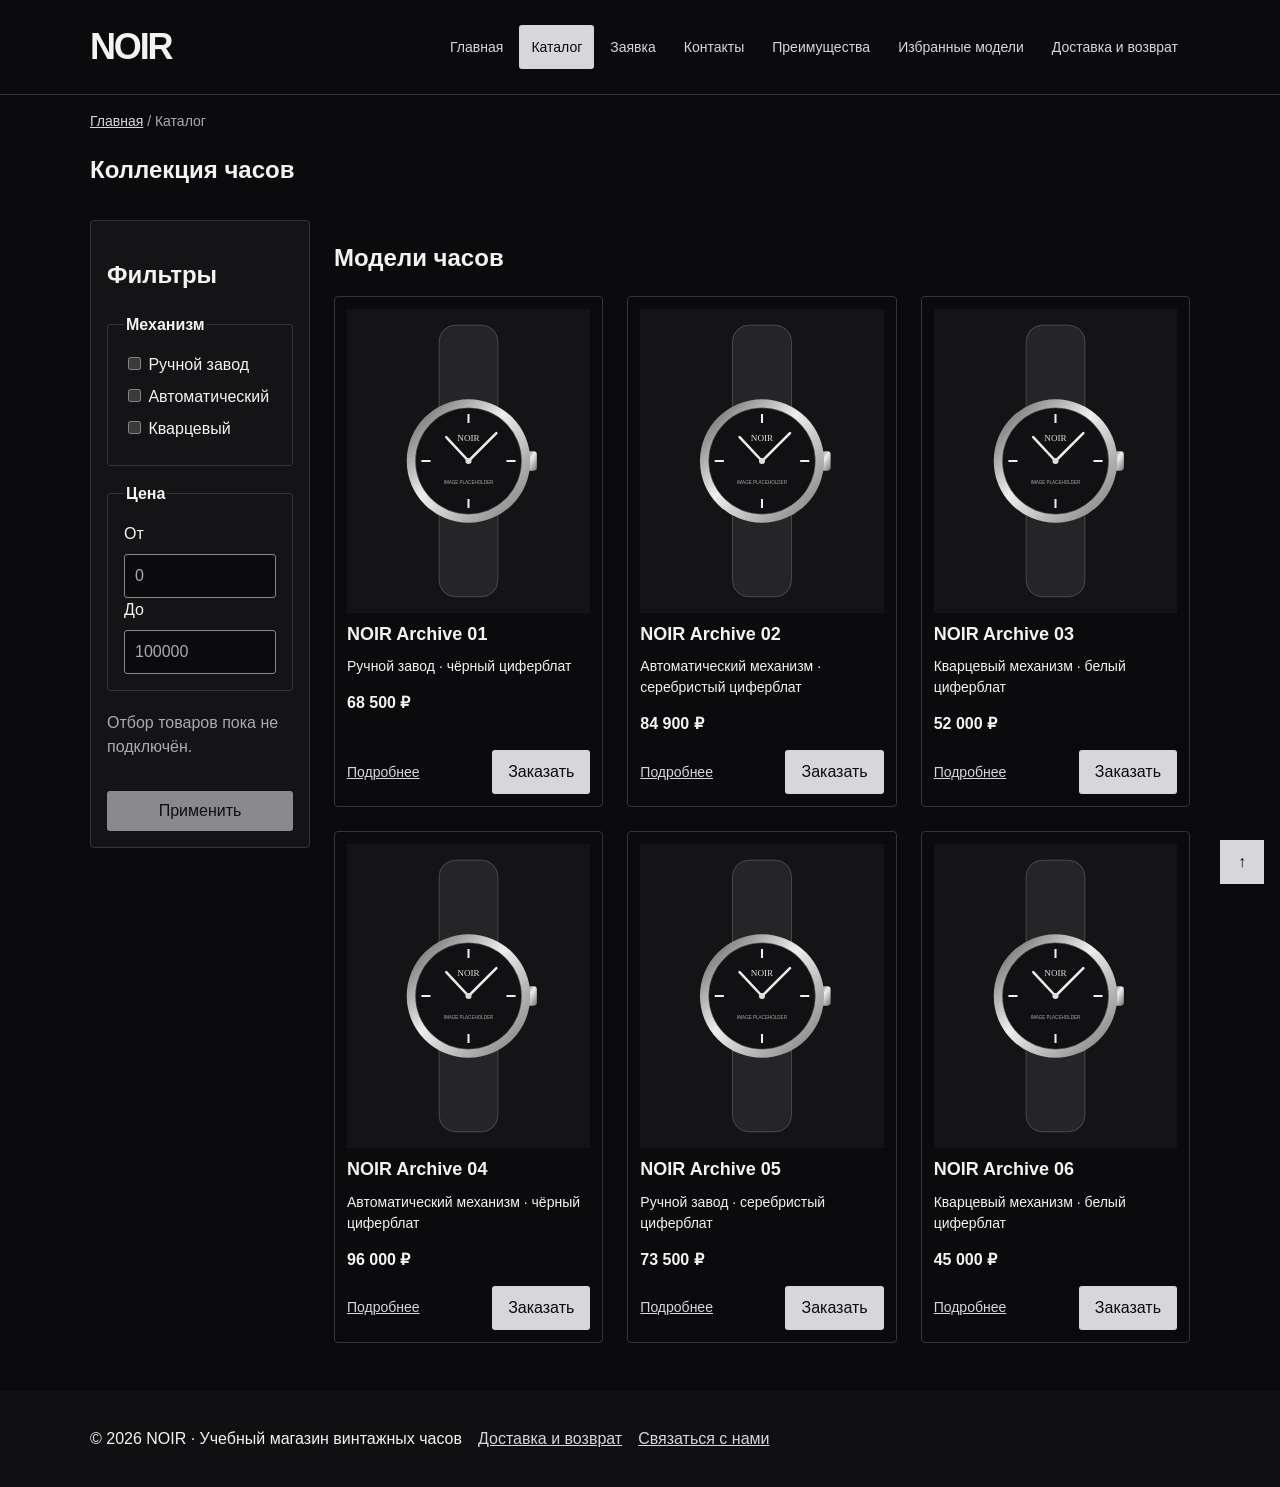
==== commit a498daca: "fix: improve keyboard navigation and form accessibility" ====
--- a/catalog.html
+++ b/catalog.html
@@ -15,6 +15,7 @@
 </head>
 
 <body id="top">
+  <a class="skip-link" href="#main">Перейти к основному содержимому</a>
   <header class="site-header">
     <div class="site-header__inner">
       <a class="site-header__logo" href="index.html" aria-label="NOIR — главная">NOIR</a>
@@ -33,7 +34,7 @@
       </nav>
     </div>
   </header>
-  <main class="site-main">
+  <main class="site-main" id="main" tabindex="-1">
 
     <nav class="breadcrumbs" aria-label="Хлебные крошки">
       <a class="breadcrumbs__link" href="index.html">Главная</a>
@@ -238,8 +239,9 @@
   </footer>
   <a class="back-to-top" href="#top" aria-label="Наверх">↑</a>
   <dialog class="order-dialog" id="order-dialog" aria-labelledby="order-dialog-title">
-    <h2 class="order-dialog__title" id="order-dialog-title">Оформление заявки</h2>
+    <h2 class="order-dialog__title" id="order-dialog-title" tabindex="-1">Оформление заявки</h2>
     <form class="order-form" id="order-form" action="#" method="post" novalidate>
+      <p class="order-form__hint">Поля со звёздочкой (*) обязательны. Учебная форма не отправляет данные на сервер.</p>
       <div class="order-form__field">
         <label class="order-form__label" for="selected-product">Товар</label>
         <input class="order-form__input" id="selected-product" name="selected-product" type="text" readonly
@@ -247,45 +249,49 @@
       </div>
 
       <div class="order-form__field">
-        <label class="order-form__label" for="order-name">Имя</label>
+        <label class="order-form__label" for="order-name">Имя *</label>
         <input class="order-form__input" id="order-name" name="name" type="text" placeholder="Введите ваше имя"
-          minlength="2" autocomplete="given-name" required>
-      </div>
-
-      <div class="order-form__field">
-        <label class="order-form__label" for="order-email">E-mail</label>
+          minlength="2" autocomplete="given-name" required aria-describedby="order-name-error">
+        <p class="form-error" id="order-name-error" hidden></p>
+      </div>
+
+      <div class="order-form__field">
+        <label class="order-form__label" for="order-email">E-mail *</label>
         <input class="order-form__input" id="order-email" name="email" type="email" placeholder="example@mail.ru"
-          autocomplete="email" required>
-      </div>
-
-      <div class="order-form__field">
-        <label class="order-form__label" for="order-phone">Телефон</label>
-        <input class="order-form__input" aria-describedby="order-phone-hint" id="order-phone" name="phone" type="tel"
+          autocomplete="email" required aria-describedby="order-email-error">
+        <p class="form-error" id="order-email-error" hidden></p>
+      </div>
+
+      <div class="order-form__field">
+        <label class="order-form__label" for="order-phone">Телефон *</label>
+        <input class="order-form__input" aria-describedby="order-phone-hint order-phone-error" id="order-phone" name="phone" type="tel"
           autocomplete="tel" inputmode="tel" placeholder="+7 (900) 000-00-00"
           pattern="^\+7 \(\d{3}\) \d{3}-\d{2}-\d{2}$" required>
         <small class="order-form__hint" id="order-phone-hint">Формат: +7 (900) 000-00-00</small>
+        <p class="form-error" id="order-phone-error" hidden></p>
       </div>
 
       <div class="order-form__field">
         <label class="order-form__label" for="order-contact-method">
-          Предпочтительный способ связи
-        </label>
-
-        <select class="order-form__select" id="order-contact-method" name="contact-method" required>
+          Предпочтительный способ связи *</label>
+
+        <select class="order-form__select" id="order-contact-method" name="contact-method" required aria-describedby="order-contact-method-error">
           <option value="">Выберите способ связи</option>
           <option value="email">Электронная почта</option>
           <option value="phone">Телефонный звонок</option>
         </select>
-      </div>
-
-      <div class="order-form__field">
-        <label class="order-form__label" for="order-topic">Тема заявки</label>
-        <select class="order-form__select" id="order-topic" name="topic" required>
+        <p class="form-error" id="order-contact-method-error" hidden></p>
+      </div>
+
+      <div class="order-form__field">
+        <label class="order-form__label" for="order-topic">Тема заявки *</label>
+        <select class="order-form__select" id="order-topic" name="topic" required aria-describedby="order-topic-error">
           <option value="">Выберите тему</option>
           <option value="product">Заказ товара</option>
           <option value="consultation">Консультация</option>
           <option value="delivery">Доставка</option>
         </select>
+        <p class="form-error" id="order-topic-error" hidden></p>
       </div>
 
       <div class="order-form__field">
@@ -296,9 +302,9 @@
 
       <div class="order-form__field order-form__field--checkbox">
         <label class="order-form__label" for="order-agreement">
-          <input class="order-form__checkbox" id="order-agreement" name="agreement" type="checkbox" required>
-          Я согласен на обработку данных для ответа на заявку
-        </label>
+          <input class="order-form__checkbox" id="order-agreement" name="agreement" type="checkbox" required aria-describedby="order-agreement-error">
+          Я согласен на обработку данных для ответа на заявку *</label>
+        <p class="form-error" id="order-agreement-error" hidden></p>
       </div>
 
       <p class="order-form__hint">Учебная форма: данные не отправляются на сервер.</p>
@@ -308,7 +314,7 @@
       </div>
     </form>
   </dialog>
-  <p class="success-message" id="success-message" role="status" hidden>Заявка проверена. Это учебная демонстрация —
+  <p class="success-message" id="success-message" role="status" tabindex="-1" hidden>Заявка проверена. Это учебная демонстрация —
     данные не отправлены.</p>
 
 </body>
--- a/css/style.css
+++ b/css/style.css
@@ -14,7 +14,7 @@
   --color-primary-dark: #ffffff;
 
   --color-border: #353539;
-  --color-input-border: #686870;
+  --color-input-border: #888891;
 
   --color-surface: #141416;
   --color-header-footer: #101012;
@@ -953,3 +953,36 @@
 .product-detail__content > .product-detail__price {
   color: var(--color-text);
 }
+
+/* Практическая №13: доступность клавиатурной навигации и форм. */
+.skip-link {
+  position: absolute;
+  top: 12px;
+  left: 16px;
+  z-index: 1000;
+  max-width: calc(100% - 32px);
+  padding: 12px 16px;
+  color: #111111;
+  background: #ffffff;
+  border-radius: 4px;
+  transform: translateY(calc(-100% - 20px));
+}
+.skip-link:focus { transform: translateY(0); }
+:focus-visible {
+  outline: 3px solid #ffffff;
+  outline-offset: 4px;
+}
+/* Двухцветный фокус различим и на светлых кнопках, и на тёмном фоне. */
+a:focus-visible, button:focus-visible, input:focus-visible,
+select:focus-visible, textarea:focus-visible, [tabindex]:focus-visible {
+  outline: 3px solid #ffffff;
+  outline-offset: 4px;
+  box-shadow: 0 0 0 4px #0b0b0d;
+}
+.order-form__input, .order-form__select, .order-form__textarea,
+.catalog-filters__input { border-color: var(--color-input-border); }
+.order-form__input--error, .order-form__select--error,
+.order-form__textarea--error { border-color: var(--color-danger); }
+input::placeholder, textarea::placeholder { color: var(--color-muted); opacity: 1; }
+.form-error { color: var(--color-danger); margin: 6px 0 0; font-size: 14px; }
+.order-dialog__title:focus { outline-offset: 4px; }
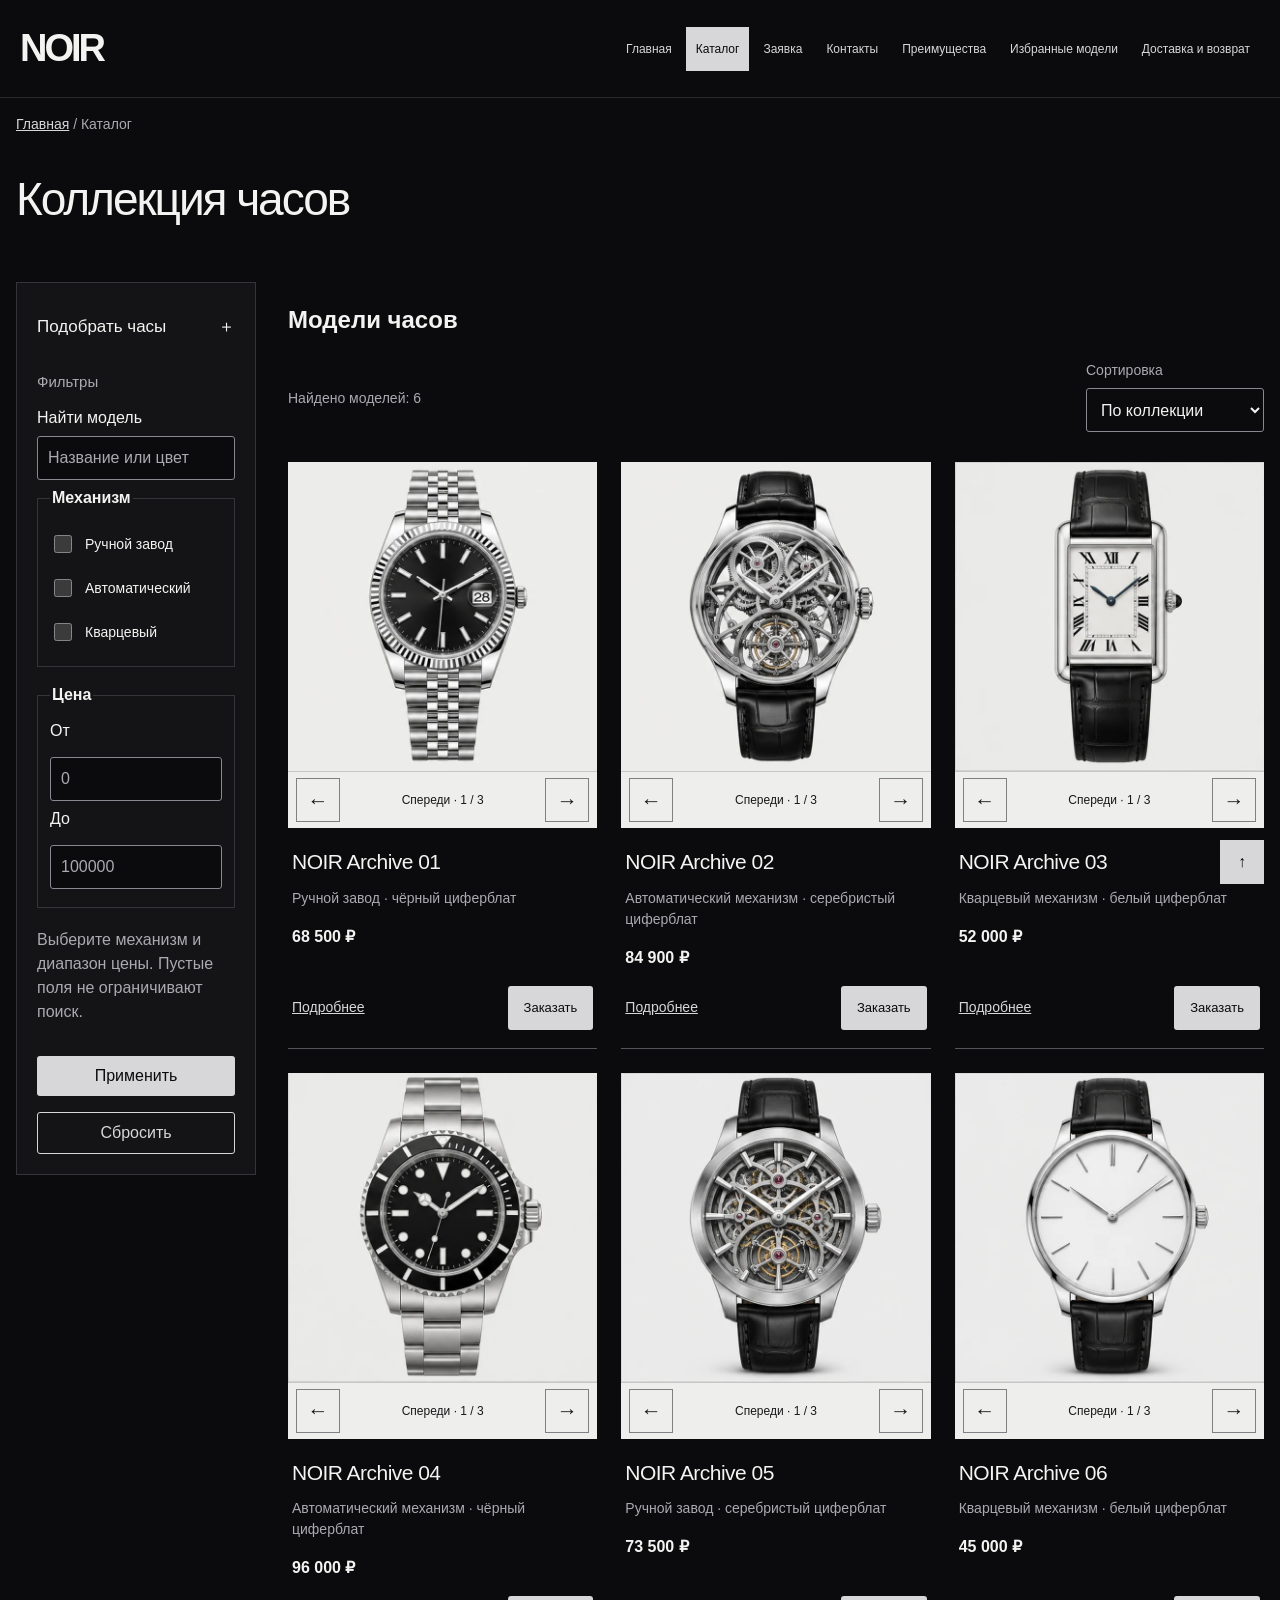
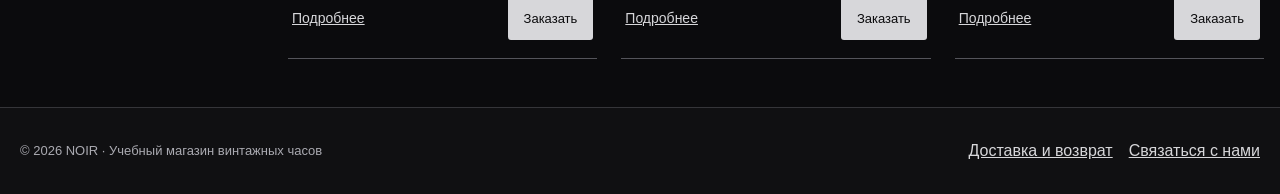
==== commit 02376a34: "feat: complete responsive NOIR gallery and KR3 interactions" ====
--- a/catalog.html
+++ b/catalog.html
@@ -20,7 +20,8 @@
     <div class="site-header__inner">
       <a class="site-header__logo" href="index.html" aria-label="NOIR — главная">NOIR</a>
 
-      <nav class="site-nav" aria-label="Основная навигация">
+      <button class="menu-toggle button button--secondary" type="button" aria-expanded="false" aria-controls="site-navigation" hidden>Меню <span aria-hidden="true">＋</span></button>
+      <nav class="site-nav" id="site-navigation" aria-label="Основная навигация">
         <ul class="site-nav__list">
           <li class="site-nav__item"><a class="site-nav__link" href="index.html">Главная</a></li>
           <li class="site-nav__item"><a class="site-nav__link site-nav__link--active" aria-current="page"
@@ -47,7 +48,8 @@
 
     <section class="catalog-layout" aria-labelledby="catalog-products-title">
       <aside class="catalog-filters">
-        <h2 class="catalog-filters__title">Фильтры</h2>
+<details class="filter-disclosure" open><summary>Подобрать часы <span aria-hidden="true">＋</span></summary>
+        <h2 class="catalog-filters__title">Фильтры</h2><label for="catalog-search">Найти модель</label><input class="catalog-filters__input" id="catalog-search" type="search" placeholder="Название или цвет">
 
         <form class="catalog-filters__form" action="#" method="get">
           <fieldset class="catalog-filters__group">
@@ -81,20 +83,23 @@
               placeholder="100000">
           </fieldset>
 
-          <p class="order-form__hint">Отбор товаров пока не подключён.</p>
-          <button class="button button--primary" type="submit" disabled>Применить</button>
-        </form>
+          <p class="order-form__hint">Выберите механизм и диапазон цены. Пустые поля не ограничивают поиск.</p>
+          <button class="button button--primary" type="submit">Применить</button>
+        <button class="button button--secondary" type="reset">Сбросить</button></form></details>
       </aside>
 
       <section class="catalog-layout__products">
         <h2 class="catalog-layout__title" id="catalog-products-title">Модели часов</h2>
 
-        <div class="products-grid">
-          <article class="product-card">
-            <a class="product-card__image-link" href="product.html?product=1" aria-label="Подробнее о NOIR Archive 01">
-              <img class="product-card__image" src="images/watch-480.svg"
-                alt="Временная иллюстрация модели NOIR Archive 01" width="480" height="600" loading="lazy">
-            </a>
+        <div class="catalog-toolbar"><p id="catalog-count" role="status">Найдено моделей: 6</p><div><label for="catalog-sort">Сортировка</label><select class="catalog-filters__input" id="catalog-sort"><option value="default">По коллекции</option><option value="asc">Сначала дешевле</option><option value="desc">Сначала дороже</option><option value="name">По названию</option></select></div></div>
+        <p id="catalog-empty" hidden>Модели не найдены. Измените фильтры или нажмите «Сбросить».</p><div class="products-grid">
+          <article class="product-card" data-product-id="1">
+            <div class="watch-gallery" data-gallery="1" role="group" aria-roledescription="карусель" aria-label="Ракурсы NOIR Archive 01">
+ <img class="product-card__image" src="images/archive-1-front-640.webp" srcset="images/archive-1-front-320.webp 320w, images/archive-1-front-640.webp 640w" sizes="(min-width: 900px) 480px, calc(100vw - 64px)" alt="NOIR Archive 01 — вид спереди, студийная визуализация" width="640" height="640" loading="lazy">
+ <div class="watch-gallery__controls"><button class="watch-gallery__arrow" type="button" data-step="-1" aria-label="Предыдущий ракурс">←</button>
+ <span class="watch-gallery__status" aria-live="polite" aria-atomic="true">Спереди · 1 / 3</span>
+ <button class="watch-gallery__arrow" type="button" data-step="1" aria-label="Следующий ракурс">→</button></div>
+ </div>
 
             <h3 class="product-card__title">
               <a href="product.html?product=1">NOIR Archive 01</a>
@@ -113,11 +118,13 @@
             </div>
           </article>
 
-          <article class="product-card">
-            <a class="product-card__image-link" href="product.html?product=2" aria-label="Подробнее о NOIR Archive 02">
-              <img class="product-card__image" src="images/watch-480.svg"
-                alt="Временная иллюстрация модели NOIR Archive 02" width="480" height="600" loading="lazy">
-            </a>
+          <article class="product-card" data-product-id="2">
+            <div class="watch-gallery" data-gallery="2" role="group" aria-roledescription="карусель" aria-label="Ракурсы NOIR Archive 02">
+ <img class="product-card__image" src="images/archive-2-front-640.webp" srcset="images/archive-2-front-320.webp 320w, images/archive-2-front-640.webp 640w" sizes="(min-width: 900px) 480px, calc(100vw - 64px)" alt="NOIR Archive 02 — вид спереди, студийная визуализация" width="640" height="640" loading="lazy">
+ <div class="watch-gallery__controls"><button class="watch-gallery__arrow" type="button" data-step="-1" aria-label="Предыдущий ракурс">←</button>
+ <span class="watch-gallery__status" aria-live="polite" aria-atomic="true">Спереди · 1 / 3</span>
+ <button class="watch-gallery__arrow" type="button" data-step="1" aria-label="Следующий ракурс">→</button></div>
+ </div>
 
             <h3 class="product-card__title">
               <a href="product.html?product=2">NOIR Archive 02</a>
@@ -136,11 +143,13 @@
             </div>
           </article>
 
-          <article class="product-card">
-            <a class="product-card__image-link" href="product.html?product=3" aria-label="Подробнее о NOIR Archive 03">
-              <img class="product-card__image" src="images/watch-480.svg"
-                alt="Временная иллюстрация модели NOIR Archive 03" width="480" height="600" loading="lazy">
-            </a>
+          <article class="product-card" data-product-id="3">
+            <div class="watch-gallery" data-gallery="3" role="group" aria-roledescription="карусель" aria-label="Ракурсы NOIR Archive 03">
+ <img class="product-card__image" src="images/archive-3-front-640.webp" srcset="images/archive-3-front-320.webp 320w, images/archive-3-front-640.webp 640w" sizes="(min-width: 900px) 480px, calc(100vw - 64px)" alt="NOIR Archive 03 — вид спереди, студийная визуализация" width="640" height="640" loading="lazy">
+ <div class="watch-gallery__controls"><button class="watch-gallery__arrow" type="button" data-step="-1" aria-label="Предыдущий ракурс">←</button>
+ <span class="watch-gallery__status" aria-live="polite" aria-atomic="true">Спереди · 1 / 3</span>
+ <button class="watch-gallery__arrow" type="button" data-step="1" aria-label="Следующий ракурс">→</button></div>
+ </div>
 
             <h3 class="product-card__title">
               <a href="product.html?product=3">NOIR Archive 03</a>
@@ -159,11 +168,13 @@
             </div>
           </article>
 
-          <article class="product-card">
-            <a class="product-card__image-link" href="product.html?product=4" aria-label="Подробнее о NOIR Archive 04">
-              <img class="product-card__image" src="images/watch-480.svg"
-                alt="Временная иллюстрация модели NOIR Archive 04" width="480" height="600" loading="lazy">
-            </a>
+          <article class="product-card" data-product-id="4">
+            <div class="watch-gallery" data-gallery="4" role="group" aria-roledescription="карусель" aria-label="Ракурсы NOIR Archive 04">
+ <img class="product-card__image" src="images/archive-4-front-640.webp" srcset="images/archive-4-front-320.webp 320w, images/archive-4-front-640.webp 640w" sizes="(min-width: 900px) 480px, calc(100vw - 64px)" alt="NOIR Archive 04 — вид спереди, студийная визуализация" width="640" height="640" loading="lazy">
+ <div class="watch-gallery__controls"><button class="watch-gallery__arrow" type="button" data-step="-1" aria-label="Предыдущий ракурс">←</button>
+ <span class="watch-gallery__status" aria-live="polite" aria-atomic="true">Спереди · 1 / 3</span>
+ <button class="watch-gallery__arrow" type="button" data-step="1" aria-label="Следующий ракурс">→</button></div>
+ </div>
 
             <h3 class="product-card__title">
               <a href="product.html?product=4">NOIR Archive 04</a>
@@ -182,11 +193,13 @@
             </div>
           </article>
 
-          <article class="product-card">
-            <a class="product-card__image-link" href="product.html?product=5" aria-label="Подробнее о NOIR Archive 05">
-              <img class="product-card__image" src="images/watch-480.svg"
-                alt="Временная иллюстрация модели NOIR Archive 05" width="480" height="600" loading="lazy">
-            </a>
+          <article class="product-card" data-product-id="5">
+            <div class="watch-gallery" data-gallery="5" role="group" aria-roledescription="карусель" aria-label="Ракурсы NOIR Archive 05">
+ <img class="product-card__image" src="images/archive-5-front-640.webp" srcset="images/archive-5-front-320.webp 320w, images/archive-5-front-640.webp 640w" sizes="(min-width: 900px) 480px, calc(100vw - 64px)" alt="NOIR Archive 05 — вид спереди, студийная визуализация" width="640" height="640" loading="lazy">
+ <div class="watch-gallery__controls"><button class="watch-gallery__arrow" type="button" data-step="-1" aria-label="Предыдущий ракурс">←</button>
+ <span class="watch-gallery__status" aria-live="polite" aria-atomic="true">Спереди · 1 / 3</span>
+ <button class="watch-gallery__arrow" type="button" data-step="1" aria-label="Следующий ракурс">→</button></div>
+ </div>
 
             <h3 class="product-card__title">
               <a href="product.html?product=5">NOIR Archive 05</a>
@@ -205,11 +218,13 @@
             </div>
           </article>
 
-          <article class="product-card">
-            <a class="product-card__image-link" href="product.html?product=6" aria-label="Подробнее о NOIR Archive 06">
-              <img class="product-card__image" src="images/watch-480.svg"
-                alt="Временная иллюстрация модели NOIR Archive 06" width="480" height="600" loading="lazy">
-            </a>
+          <article class="product-card" data-product-id="6">
+            <div class="watch-gallery" data-gallery="6" role="group" aria-roledescription="карусель" aria-label="Ракурсы NOIR Archive 06">
+ <img class="product-card__image" src="images/archive-6-front-640.webp" srcset="images/archive-6-front-320.webp 320w, images/archive-6-front-640.webp 640w" sizes="(min-width: 900px) 480px, calc(100vw - 64px)" alt="NOIR Archive 06 — вид спереди, студийная визуализация" width="640" height="640" loading="lazy">
+ <div class="watch-gallery__controls"><button class="watch-gallery__arrow" type="button" data-step="-1" aria-label="Предыдущий ракурс">←</button>
+ <span class="watch-gallery__status" aria-live="polite" aria-atomic="true">Спереди · 1 / 3</span>
+ <button class="watch-gallery__arrow" type="button" data-step="1" aria-label="Следующий ракурс">→</button></div>
+ </div>
 
             <h3 class="product-card__title">
               <a href="product.html?product=6">NOIR Archive 06</a>
--- a/css/style.css
+++ b/css/style.css
@@ -986,3 +986,53 @@
 input::placeholder, textarea::placeholder { color: var(--color-muted); opacity: 1; }
 .form-error { color: var(--color-danger); margin: 6px 0 0; font-size: 14px; }
 .order-dialog__title:focus { outline-offset: 4px; }
+
+/* Практическая №14: редакционная витрина NOIR. */
+:root { --container-width: 1280px; }
+.site-header { border-color: #29292c; }
+.site-header__logo { font-size: 38px; letter-spacing: -.08em; }
+.section__title { font-size: clamp(28px, 3.6vw, 48px); font-weight: 400; letter-spacing: -.045em; line-height: 1.15; }
+.section__description { color: var(--color-muted); max-width: 58ch; }
+.eyebrow { color: var(--color-muted); letter-spacing: .18em; }
+.hero { position: relative; overflow: hidden; border: 1px solid #29292c; border-radius: 2px; background: #0c0c0e; }
+.hero__content { position: relative; z-index: 2; }
+.hero__eyebrow::before { content: '✦'; margin-right: 12px; color: #eee; }
+.hero__title { font-family: Georgia, 'Times New Roman', serif; font-weight: 400; letter-spacing: -.055em; }
+.hero__media { position: relative; background: #08090b; }
+.hero__media::after { content: ''; position: absolute; inset: 0; pointer-events: none; background: linear-gradient(90deg, #0c0c0e, transparent 25%, transparent 75%, #0c0c0e), linear-gradient(0deg, #0c0c0e, transparent 20%, transparent 85%, #0c0c0e); }
+.hero__image { object-fit: cover; }
+.hero__button { border-radius: 0; padding: 16px 26px; }
+.advantages { display: grid; list-style: none; padding: 0; border-block: 1px solid var(--color-border); }
+.advantages__item { padding: 22px; margin: 0; color: var(--color-muted); }
+.advantages__item::before { content: '＋'; color: #eee; margin-right: 14px; }
+.product-card { padding: 0 0 18px; border: 0; border-bottom: 1px solid #54545a; border-radius: 0; background: transparent; gap: 12px; }
+.product-card__title, .product-card__description, .product-card__price, .product-card__actions { margin-inline: 4px; }
+.product-card__title { margin-top: 8px; font-weight: 400; font-size: 21px; letter-spacing: -.025em; }
+.product-card__description { color: var(--color-muted); }
+.product-card__button { font-size: 13px; }
+.watch-gallery { min-width: 0; background: #eeeeec; color-scheme: light; position: relative; }
+.watch-gallery img { display: block; width: 100%; aspect-ratio: 1; object-fit: contain; }
+.watch-gallery__controls { display: none; align-items: center; justify-content: space-between; gap: 4px; padding: 6px 8px; color: #18181a; border-top: 1px solid #c6c6c4; }
+.js-ready .watch-gallery__controls { display: flex; }
+.watch-gallery__arrow { width: 44px; height: 44px; flex-shrink: 0; border: 1px solid #808082; background: transparent; color: #18181a; font: inherit; font-size: 21px; cursor: pointer; }
+.watch-gallery__arrow:hover { background: #d5d5d3; }
+.watch-gallery__status { font-size: 12px; text-align: center; }
+.menu-toggle { min-height: 44px; margin-left: auto; }
+.filter-disclosure summary { display: flex; justify-content: space-between; align-items: center; cursor: pointer; min-height: 48px; font-size: 17px; }
+.filter-disclosure[open] summary { margin-bottom: 20px; }
+.catalog-filters { border-radius: 0; padding: 20px; }
+.catalog-filters__title { font-size: 15px; color: var(--color-muted); font-weight: 400; }
+.catalog-filters__group { border-radius: 0; padding: 12px; }
+.catalog-filters__label:has(input) { display: flex; gap: 10px; align-items: center; min-height: 44px; margin: 0; font-size: 14px; }
+.catalog-filters__checkbox { width: 18px; height: 18px; accent-color: #ddd; }
+.catalog-filters__input { margin-block: 6px; }
+.catalog-toolbar { display: flex; align-items: center; justify-content: space-between; flex-wrap: wrap; gap: 12px; margin-bottom: 24px; }
+.catalog-toolbar p, .catalog-toolbar label { color: var(--color-muted); font-size: 14px; }
+.catalog-toolbar select { width: auto; display: block; }
+.spec-cards { margin: 0; }
+.spec-cards > div { padding: 18px; border-bottom: 1px solid #54545a; background: var(--color-surface); }
+.spec-cards dt { font-size: 12px; color: var(--color-muted); margin-bottom: 6px; }
+.spec-cards dd { margin: 0; }
+.product-detail__content h1 { font-weight: 400; font-size: clamp(32px, 4vw, 52px); letter-spacing: -.04em; line-height: 1.1; }
+.site-footer { border-top: 1px solid var(--color-border); }
+.site-footer__text { margin-right: auto; color: var(--color-muted); font-size: 13px; }
--- a/css/responsive.css
+++ b/css/responsive.css
@@ -216,3 +216,43 @@
   .catalog-layout .products-grid { grid-template-columns: repeat(3, minmax(0, 1fr)); }
   .back-to-top { position: fixed; right: 16px; bottom: 16px; margin: 0; }
 }
+
+/* Финальная адаптация №14: Mobile First. */
+.site-header__inner { flex-direction: row; flex-wrap: wrap; align-items: center; gap: 12px; }
+.site-nav { flex-basis: 100%; }
+.site-nav__list { flex-direction: column; align-items: stretch; }
+.site-nav__link { border-radius: 0; }
+.hero { padding: 28px 20px 0; gap: 8px; margin-bottom: 48px; }
+.hero__title { font-size: clamp(40px, 6.6vw, 82px); overflow-wrap: normal; }
+.hero__content { gap: 22px; }
+.hero__media { margin-inline: -20px; }
+.hero__image { aspect-ratio: 3 / 2; }
+.advantages { grid-template-columns: minmax(0, 1fr); }
+.product-detail__visual { display: block; }
+.product-detail__image { max-height: none; }
+.table-scroll { display: none; }
+.spec-cards { display: block; }
+.catalog-filters__form { gap: 16px; }
+.section { margin-bottom: 56px; }
+@media (min-width: 768px) {
+ .advantages { grid-template-columns: repeat(3, minmax(0, 1fr)); }
+ .advantages__item + .advantages__item { border-left: 1px solid var(--color-border); }
+ .table-scroll { display: block; }
+ .spec-cards { display: none; }
+}
+@media (min-width: 900px) {
+ .hero { grid-template-columns: 1fr 1.1fr; min-height: 620px; padding: 48px; gap: 0; }
+ .hero__media { margin: 0 -48px 0 -80px; }
+ .hero__image { aspect-ratio: 1; }
+ .hero__content { margin-right: -80px; }
+ .hero__description { max-width: 35ch; }
+}
+@media (min-width: 1024px) {
+ .catalog-layout { grid-template-columns: 240px minmax(0, 1fr); gap: 32px; }
+}
+@media (min-width: 1200px) {
+ .site-nav { flex-basis: auto; }
+ .site-nav__list { flex-direction: row; }
+ .site-nav__link { font-size: 12px; padding-inline: 10px; }
+ .site-header__inner { flex-wrap: nowrap; }
+}
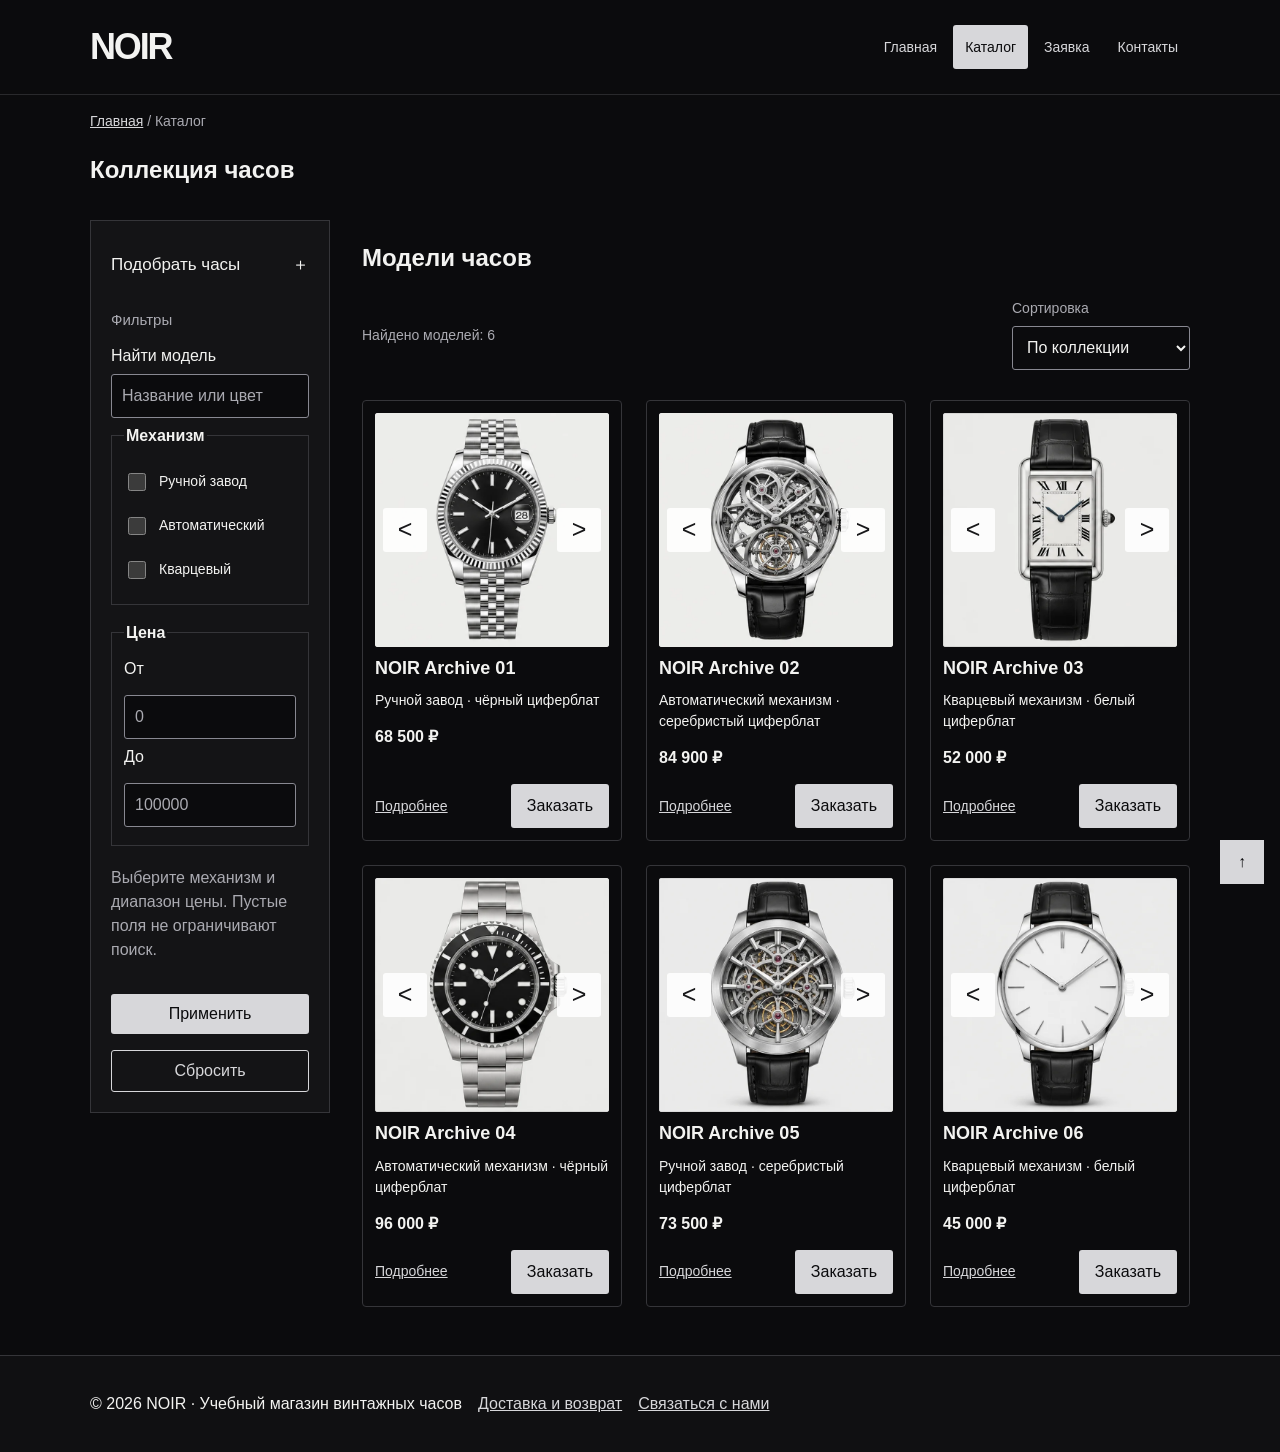
==== commit dc86ea68: "fix: restore original NOIR styling and simplify gallery controls" ====
--- a/catalog.html
+++ b/catalog.html
@@ -28,9 +28,6 @@
               href="catalog.html">Каталог</a></li>
           <li class="site-nav__item"><a class="site-nav__link" href="order.html">Заявка</a></li>
           <li class="site-nav__item"><a class="site-nav__link" href="contacts.html">Контакты</a></li>
-          <li class="site-nav__item"><a class="site-nav__link" href="index.html#advantages">Преимущества</a></li>
-          <li class="site-nav__item"><a class="site-nav__link" href="index.html#popular">Избранные модели</a></li>
-          <li class="site-nav__item"><a class="site-nav__link" href="index.html#delivery">Доставка и возврат</a></li>
         </ul>
       </nav>
     </div>
@@ -96,9 +93,9 @@
           <article class="product-card" data-product-id="1">
             <div class="watch-gallery" data-gallery="1" role="group" aria-roledescription="карусель" aria-label="Ракурсы NOIR Archive 01">
  <img class="product-card__image" src="images/archive-1-front-640.webp" srcset="images/archive-1-front-320.webp 320w, images/archive-1-front-640.webp 640w" sizes="(min-width: 900px) 480px, calc(100vw - 64px)" alt="NOIR Archive 01 — вид спереди, студийная визуализация" width="640" height="640" loading="lazy">
- <div class="watch-gallery__controls"><button class="watch-gallery__arrow" type="button" data-step="-1" aria-label="Предыдущий ракурс">←</button>
- <span class="watch-gallery__status" aria-live="polite" aria-atomic="true">Спереди · 1 / 3</span>
- <button class="watch-gallery__arrow" type="button" data-step="1" aria-label="Следующий ракурс">→</button></div>
+ <div class="watch-gallery__controls"><button class="watch-gallery__arrow" type="button" data-step="-1" aria-label="Предыдущий ракурс">&lt;</button>
+ <span class="watch-gallery__status" aria-live="polite" aria-atomic="true">Спереди · 1 / 3</span>
+ <button class="watch-gallery__arrow" type="button" data-step="1" aria-label="Следующий ракурс">&gt;</button></div>
  </div>
 
             <h3 class="product-card__title">
@@ -121,9 +118,9 @@
           <article class="product-card" data-product-id="2">
             <div class="watch-gallery" data-gallery="2" role="group" aria-roledescription="карусель" aria-label="Ракурсы NOIR Archive 02">
  <img class="product-card__image" src="images/archive-2-front-640.webp" srcset="images/archive-2-front-320.webp 320w, images/archive-2-front-640.webp 640w" sizes="(min-width: 900px) 480px, calc(100vw - 64px)" alt="NOIR Archive 02 — вид спереди, студийная визуализация" width="640" height="640" loading="lazy">
- <div class="watch-gallery__controls"><button class="watch-gallery__arrow" type="button" data-step="-1" aria-label="Предыдущий ракурс">←</button>
- <span class="watch-gallery__status" aria-live="polite" aria-atomic="true">Спереди · 1 / 3</span>
- <button class="watch-gallery__arrow" type="button" data-step="1" aria-label="Следующий ракурс">→</button></div>
+ <div class="watch-gallery__controls"><button class="watch-gallery__arrow" type="button" data-step="-1" aria-label="Предыдущий ракурс">&lt;</button>
+ <span class="watch-gallery__status" aria-live="polite" aria-atomic="true">Спереди · 1 / 3</span>
+ <button class="watch-gallery__arrow" type="button" data-step="1" aria-label="Следующий ракурс">&gt;</button></div>
  </div>
 
             <h3 class="product-card__title">
@@ -146,9 +143,9 @@
           <article class="product-card" data-product-id="3">
             <div class="watch-gallery" data-gallery="3" role="group" aria-roledescription="карусель" aria-label="Ракурсы NOIR Archive 03">
  <img class="product-card__image" src="images/archive-3-front-640.webp" srcset="images/archive-3-front-320.webp 320w, images/archive-3-front-640.webp 640w" sizes="(min-width: 900px) 480px, calc(100vw - 64px)" alt="NOIR Archive 03 — вид спереди, студийная визуализация" width="640" height="640" loading="lazy">
- <div class="watch-gallery__controls"><button class="watch-gallery__arrow" type="button" data-step="-1" aria-label="Предыдущий ракурс">←</button>
- <span class="watch-gallery__status" aria-live="polite" aria-atomic="true">Спереди · 1 / 3</span>
- <button class="watch-gallery__arrow" type="button" data-step="1" aria-label="Следующий ракурс">→</button></div>
+ <div class="watch-gallery__controls"><button class="watch-gallery__arrow" type="button" data-step="-1" aria-label="Предыдущий ракурс">&lt;</button>
+ <span class="watch-gallery__status" aria-live="polite" aria-atomic="true">Спереди · 1 / 3</span>
+ <button class="watch-gallery__arrow" type="button" data-step="1" aria-label="Следующий ракурс">&gt;</button></div>
  </div>
 
             <h3 class="product-card__title">
@@ -171,9 +168,9 @@
           <article class="product-card" data-product-id="4">
             <div class="watch-gallery" data-gallery="4" role="group" aria-roledescription="карусель" aria-label="Ракурсы NOIR Archive 04">
  <img class="product-card__image" src="images/archive-4-front-640.webp" srcset="images/archive-4-front-320.webp 320w, images/archive-4-front-640.webp 640w" sizes="(min-width: 900px) 480px, calc(100vw - 64px)" alt="NOIR Archive 04 — вид спереди, студийная визуализация" width="640" height="640" loading="lazy">
- <div class="watch-gallery__controls"><button class="watch-gallery__arrow" type="button" data-step="-1" aria-label="Предыдущий ракурс">←</button>
- <span class="watch-gallery__status" aria-live="polite" aria-atomic="true">Спереди · 1 / 3</span>
- <button class="watch-gallery__arrow" type="button" data-step="1" aria-label="Следующий ракурс">→</button></div>
+ <div class="watch-gallery__controls"><button class="watch-gallery__arrow" type="button" data-step="-1" aria-label="Предыдущий ракурс">&lt;</button>
+ <span class="watch-gallery__status" aria-live="polite" aria-atomic="true">Спереди · 1 / 3</span>
+ <button class="watch-gallery__arrow" type="button" data-step="1" aria-label="Следующий ракурс">&gt;</button></div>
  </div>
 
             <h3 class="product-card__title">
@@ -196,9 +193,9 @@
           <article class="product-card" data-product-id="5">
             <div class="watch-gallery" data-gallery="5" role="group" aria-roledescription="карусель" aria-label="Ракурсы NOIR Archive 05">
  <img class="product-card__image" src="images/archive-5-front-640.webp" srcset="images/archive-5-front-320.webp 320w, images/archive-5-front-640.webp 640w" sizes="(min-width: 900px) 480px, calc(100vw - 64px)" alt="NOIR Archive 05 — вид спереди, студийная визуализация" width="640" height="640" loading="lazy">
- <div class="watch-gallery__controls"><button class="watch-gallery__arrow" type="button" data-step="-1" aria-label="Предыдущий ракурс">←</button>
- <span class="watch-gallery__status" aria-live="polite" aria-atomic="true">Спереди · 1 / 3</span>
- <button class="watch-gallery__arrow" type="button" data-step="1" aria-label="Следующий ракурс">→</button></div>
+ <div class="watch-gallery__controls"><button class="watch-gallery__arrow" type="button" data-step="-1" aria-label="Предыдущий ракурс">&lt;</button>
+ <span class="watch-gallery__status" aria-live="polite" aria-atomic="true">Спереди · 1 / 3</span>
+ <button class="watch-gallery__arrow" type="button" data-step="1" aria-label="Следующий ракурс">&gt;</button></div>
  </div>
 
             <h3 class="product-card__title">
@@ -221,9 +218,9 @@
           <article class="product-card" data-product-id="6">
             <div class="watch-gallery" data-gallery="6" role="group" aria-roledescription="карусель" aria-label="Ракурсы NOIR Archive 06">
  <img class="product-card__image" src="images/archive-6-front-640.webp" srcset="images/archive-6-front-320.webp 320w, images/archive-6-front-640.webp 640w" sizes="(min-width: 900px) 480px, calc(100vw - 64px)" alt="NOIR Archive 06 — вид спереди, студийная визуализация" width="640" height="640" loading="lazy">
- <div class="watch-gallery__controls"><button class="watch-gallery__arrow" type="button" data-step="-1" aria-label="Предыдущий ракурс">←</button>
- <span class="watch-gallery__status" aria-live="polite" aria-atomic="true">Спереди · 1 / 3</span>
- <button class="watch-gallery__arrow" type="button" data-step="1" aria-label="Следующий ракурс">→</button></div>
+ <div class="watch-gallery__controls"><button class="watch-gallery__arrow" type="button" data-step="-1" aria-label="Предыдущий ракурс">&lt;</button>
+ <span class="watch-gallery__status" aria-live="polite" aria-atomic="true">Спереди · 1 / 3</span>
+ <button class="watch-gallery__arrow" type="button" data-step="1" aria-label="Следующий ракурс">&gt;</button></div>
  </div>
 
             <h3 class="product-card__title">
--- a/css/style.css
+++ b/css/style.css
@@ -987,36 +987,22 @@
 .form-error { color: var(--color-danger); margin: 6px 0 0; font-size: 14px; }
 .order-dialog__title:focus { outline-offset: 4px; }
 
-/* Практическая №14: редакционная витрина NOIR. */
-:root { --container-width: 1280px; }
+/* Практическая №14: фотографии и адаптивные элементы NOIR. */
 .site-header { border-color: #29292c; }
-.site-header__logo { font-size: 38px; letter-spacing: -.08em; }
-.section__title { font-size: clamp(28px, 3.6vw, 48px); font-weight: 400; letter-spacing: -.045em; line-height: 1.15; }
 .section__description { color: var(--color-muted); max-width: 58ch; }
-.eyebrow { color: var(--color-muted); letter-spacing: .18em; }
-.hero { position: relative; overflow: hidden; border: 1px solid #29292c; border-radius: 2px; background: #0c0c0e; }
+.hero { position: relative; overflow: hidden; border: 0; background: var(--color-bg); }
 .hero__content { position: relative; z-index: 2; }
-.hero__eyebrow::before { content: '✦'; margin-right: 12px; color: #eee; }
-.hero__title { font-family: Georgia, 'Times New Roman', serif; font-weight: 400; letter-spacing: -.055em; }
 .hero__media { position: relative; background: #08090b; }
-.hero__media::after { content: ''; position: absolute; inset: 0; pointer-events: none; background: linear-gradient(90deg, #0c0c0e, transparent 25%, transparent 75%, #0c0c0e), linear-gradient(0deg, #0c0c0e, transparent 20%, transparent 85%, #0c0c0e); }
+.hero__media::after { content: ''; position: absolute; inset: 0; pointer-events: none; background: linear-gradient(90deg, var(--color-bg), transparent 25%, transparent 75%, var(--color-bg)), linear-gradient(0deg, var(--color-bg), transparent 20%, transparent 85%, var(--color-bg)); }
 .hero__image { object-fit: cover; }
-.hero__button { border-radius: 0; padding: 16px 26px; }
-.advantages { display: grid; list-style: none; padding: 0; border-block: 1px solid var(--color-border); }
-.advantages__item { padding: 22px; margin: 0; color: var(--color-muted); }
-.advantages__item::before { content: '＋'; color: #eee; margin-right: 14px; }
-.product-card { padding: 0 0 18px; border: 0; border-bottom: 1px solid #54545a; border-radius: 0; background: transparent; gap: 12px; }
-.product-card__title, .product-card__description, .product-card__price, .product-card__actions { margin-inline: 4px; }
-.product-card__title { margin-top: 8px; font-weight: 400; font-size: 21px; letter-spacing: -.025em; }
-.product-card__description { color: var(--color-muted); }
-.product-card__button { font-size: 13px; }
 .watch-gallery { min-width: 0; background: #eeeeec; color-scheme: light; position: relative; }
 .watch-gallery img { display: block; width: 100%; aspect-ratio: 1; object-fit: contain; }
-.watch-gallery__controls { display: none; align-items: center; justify-content: space-between; gap: 4px; padding: 6px 8px; color: #18181a; border-top: 1px solid #c6c6c4; }
+.watch-gallery__controls { display: none; position: absolute; inset: 0; align-items: center; justify-content: space-between; padding: 0 8px; pointer-events: none; }
 .js-ready .watch-gallery__controls { display: flex; }
-.watch-gallery__arrow { width: 44px; height: 44px; flex-shrink: 0; border: 1px solid #808082; background: transparent; color: #18181a; font: inherit; font-size: 21px; cursor: pointer; }
+.watch-gallery__arrow { width: 44px; height: 44px; pointer-events: auto; border: 0; border-radius: var(--radius-sm); background: rgb(255 255 255 / 88%); color: #18181a; font: inherit; font-size: 25px; cursor: pointer; }
 .watch-gallery__arrow:hover { background: #d5d5d3; }
-.watch-gallery__status { font-size: 12px; text-align: center; }
+/* Сообщение о ракурсе доступно диктору, но не занимает место на фотографии. */
+.watch-gallery__status { position: absolute; width: 1px; height: 1px; padding: 0; margin: -1px; overflow: hidden; clip-path: inset(50%); white-space: nowrap; border: 0; }
 .menu-toggle { min-height: 44px; margin-left: auto; }
 .filter-disclosure summary { display: flex; justify-content: space-between; align-items: center; cursor: pointer; min-height: 48px; font-size: 17px; }
 .filter-disclosure[open] summary { margin-bottom: 20px; }
@@ -1033,6 +1019,7 @@
 .spec-cards > div { padding: 18px; border-bottom: 1px solid #54545a; background: var(--color-surface); }
 .spec-cards dt { font-size: 12px; color: var(--color-muted); margin-bottom: 6px; }
 .spec-cards dd { margin: 0; }
-.product-detail__content h1 { font-weight: 400; font-size: clamp(32px, 4vw, 52px); letter-spacing: -.04em; line-height: 1.1; }
 .site-footer { border-top: 1px solid var(--color-border); }
-.site-footer__text { margin-right: auto; color: var(--color-muted); font-size: 13px; }
+
+.product-card:hover, .product-card:focus-within { border-color: var(--color-primary); box-shadow: 0 0 18px rgb(215 215 218 / 16%); }
+.watch-gallery { border-radius: var(--radius-sm); overflow: hidden; }
--- a/css/responsive.css
+++ b/css/responsive.css
@@ -221,11 +221,6 @@
 .site-header__inner { flex-direction: row; flex-wrap: wrap; align-items: center; gap: 12px; }
 .site-nav { flex-basis: 100%; }
 .site-nav__list { flex-direction: column; align-items: stretch; }
-.site-nav__link { border-radius: 0; }
-.hero { padding: 28px 20px 0; gap: 8px; margin-bottom: 48px; }
-.hero__title { font-size: clamp(40px, 6.6vw, 82px); overflow-wrap: normal; }
-.hero__content { gap: 22px; }
-.hero__media { margin-inline: -20px; }
 .hero__image { aspect-ratio: 3 / 2; }
 .advantages { grid-template-columns: minmax(0, 1fr); }
 .product-detail__visual { display: block; }
@@ -233,26 +228,17 @@
 .table-scroll { display: none; }
 .spec-cards { display: block; }
 .catalog-filters__form { gap: 16px; }
-.section { margin-bottom: 56px; }
 @media (min-width: 768px) {
  .advantages { grid-template-columns: repeat(3, minmax(0, 1fr)); }
- .advantages__item + .advantages__item { border-left: 1px solid var(--color-border); }
  .table-scroll { display: block; }
  .spec-cards { display: none; }
 }
-@media (min-width: 900px) {
- .hero { grid-template-columns: 1fr 1.1fr; min-height: 620px; padding: 48px; gap: 0; }
- .hero__media { margin: 0 -48px 0 -80px; }
- .hero__image { aspect-ratio: 1; }
- .hero__content { margin-right: -80px; }
- .hero__description { max-width: 35ch; }
-}
+
 @media (min-width: 1024px) {
  .catalog-layout { grid-template-columns: 240px minmax(0, 1fr); gap: 32px; }
 }
 @media (min-width: 1200px) {
  .site-nav { flex-basis: auto; }
  .site-nav__list { flex-direction: row; }
- .site-nav__link { font-size: 12px; padding-inline: 10px; }
  .site-header__inner { flex-wrap: nowrap; }
 }
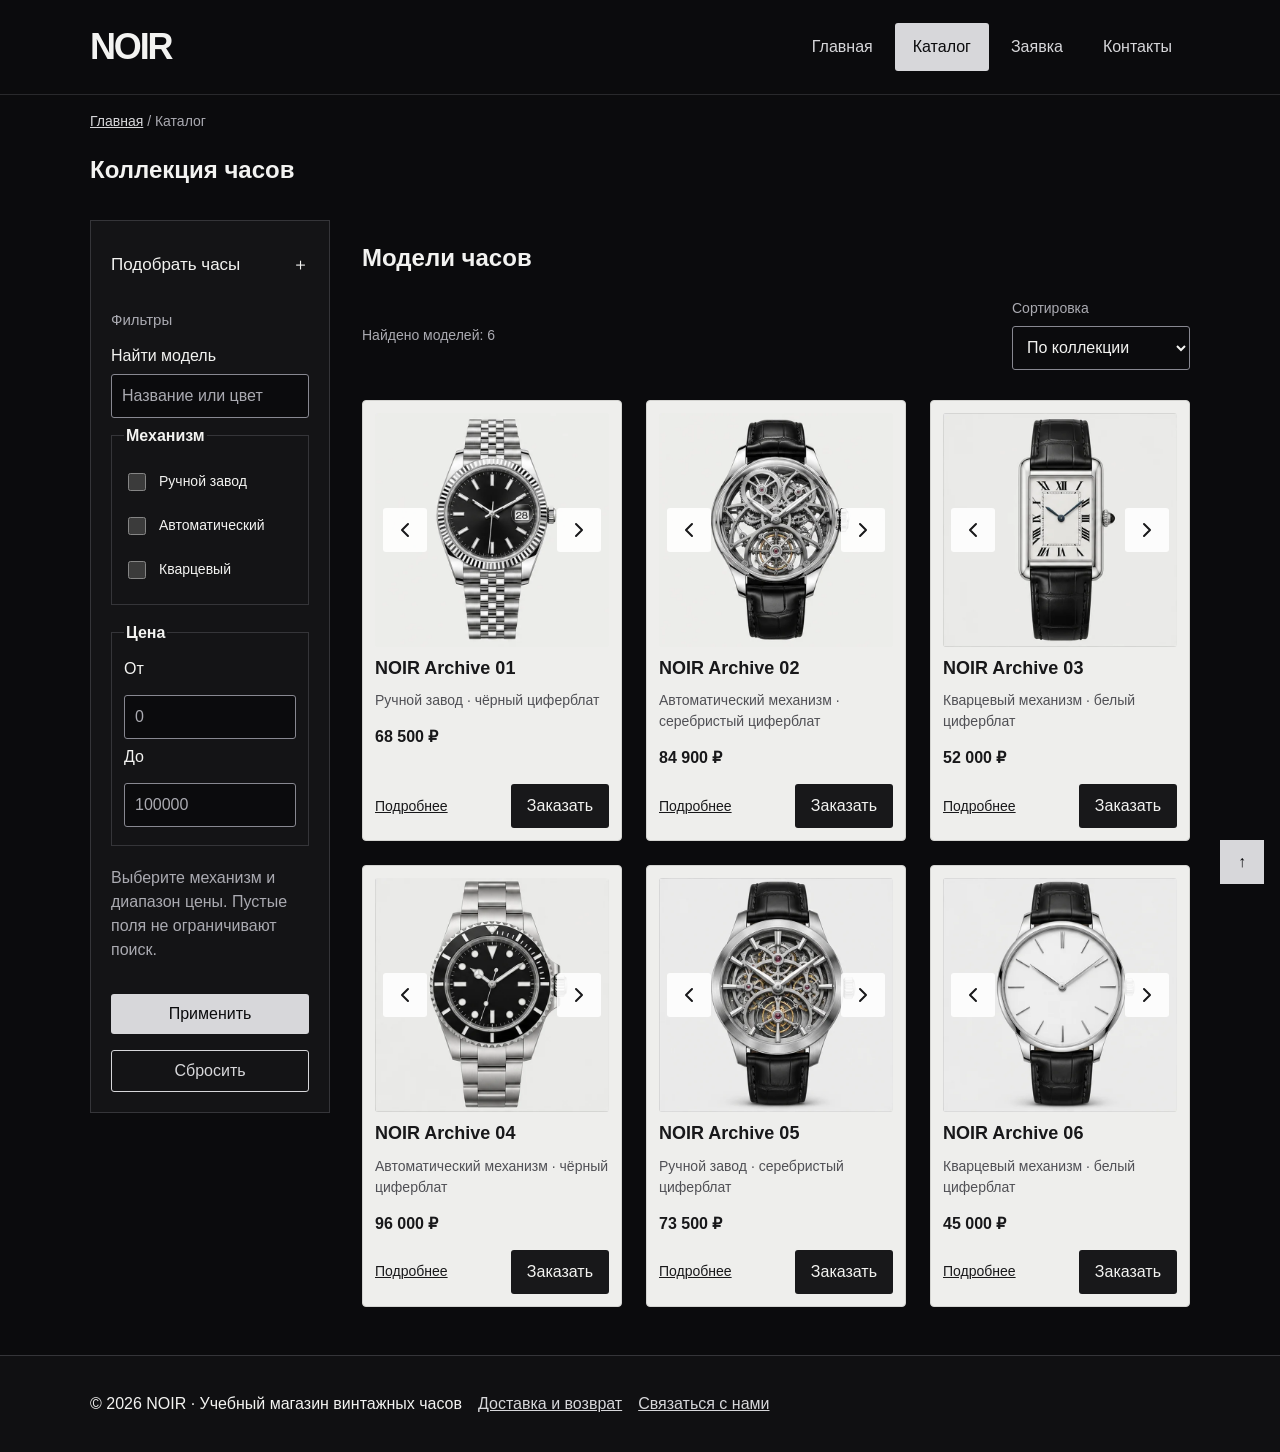
==== commit 6333e388: "feat: enlarge hero and refine clickable watch cards with Lucide icons" ====
--- a/catalog.html
+++ b/catalog.html
@@ -93,9 +93,35 @@
           <article class="product-card" data-product-id="1">
             <div class="watch-gallery" data-gallery="1" role="group" aria-roledescription="карусель" aria-label="Ракурсы NOIR Archive 01">
  <img class="product-card__image" src="images/archive-1-front-640.webp" srcset="images/archive-1-front-320.webp 320w, images/archive-1-front-640.webp 640w" sizes="(min-width: 900px) 480px, calc(100vw - 64px)" alt="NOIR Archive 01 — вид спереди, студийная визуализация" width="640" height="640" loading="lazy">
- <div class="watch-gallery__controls"><button class="watch-gallery__arrow" type="button" data-step="-1" aria-label="Предыдущий ракурс">&lt;</button>
- <span class="watch-gallery__status" aria-live="polite" aria-atomic="true">Спереди · 1 / 3</span>
- <button class="watch-gallery__arrow" type="button" data-step="1" aria-label="Следующий ракурс">&gt;</button></div>
+ <div class="watch-gallery__controls"><button class="watch-gallery__arrow" type="button" data-step="-1" aria-label="Предыдущий ракурс"><svg class="watch-gallery__icon" aria-hidden="true" focusable="false"
+  xmlns="http://www.w3.org/2000/svg"
+  width="24"
+  height="24"
+  viewBox="0 0 24 24"
+  fill="none"
+  stroke="currentColor"
+  stroke-width="2"
+  stroke-linecap="round"
+  stroke-linejoin="round"
+>
+  <path d="m15 18-6-6 6-6" />
+</svg>
+</button>
+ <span class="watch-gallery__status" aria-live="polite" aria-atomic="true">Спереди · 1 / 3</span>
+ <button class="watch-gallery__arrow" type="button" data-step="1" aria-label="Следующий ракурс"><svg class="watch-gallery__icon" aria-hidden="true" focusable="false"
+  xmlns="http://www.w3.org/2000/svg"
+  width="24"
+  height="24"
+  viewBox="0 0 24 24"
+  fill="none"
+  stroke="currentColor"
+  stroke-width="2"
+  stroke-linecap="round"
+  stroke-linejoin="round"
+>
+  <path d="m9 18 6-6-6-6" />
+</svg>
+</button></div>
  </div>
 
             <h3 class="product-card__title">
@@ -118,9 +144,35 @@
           <article class="product-card" data-product-id="2">
             <div class="watch-gallery" data-gallery="2" role="group" aria-roledescription="карусель" aria-label="Ракурсы NOIR Archive 02">
  <img class="product-card__image" src="images/archive-2-front-640.webp" srcset="images/archive-2-front-320.webp 320w, images/archive-2-front-640.webp 640w" sizes="(min-width: 900px) 480px, calc(100vw - 64px)" alt="NOIR Archive 02 — вид спереди, студийная визуализация" width="640" height="640" loading="lazy">
- <div class="watch-gallery__controls"><button class="watch-gallery__arrow" type="button" data-step="-1" aria-label="Предыдущий ракурс">&lt;</button>
- <span class="watch-gallery__status" aria-live="polite" aria-atomic="true">Спереди · 1 / 3</span>
- <button class="watch-gallery__arrow" type="button" data-step="1" aria-label="Следующий ракурс">&gt;</button></div>
+ <div class="watch-gallery__controls"><button class="watch-gallery__arrow" type="button" data-step="-1" aria-label="Предыдущий ракурс"><svg class="watch-gallery__icon" aria-hidden="true" focusable="false"
+  xmlns="http://www.w3.org/2000/svg"
+  width="24"
+  height="24"
+  viewBox="0 0 24 24"
+  fill="none"
+  stroke="currentColor"
+  stroke-width="2"
+  stroke-linecap="round"
+  stroke-linejoin="round"
+>
+  <path d="m15 18-6-6 6-6" />
+</svg>
+</button>
+ <span class="watch-gallery__status" aria-live="polite" aria-atomic="true">Спереди · 1 / 3</span>
+ <button class="watch-gallery__arrow" type="button" data-step="1" aria-label="Следующий ракурс"><svg class="watch-gallery__icon" aria-hidden="true" focusable="false"
+  xmlns="http://www.w3.org/2000/svg"
+  width="24"
+  height="24"
+  viewBox="0 0 24 24"
+  fill="none"
+  stroke="currentColor"
+  stroke-width="2"
+  stroke-linecap="round"
+  stroke-linejoin="round"
+>
+  <path d="m9 18 6-6-6-6" />
+</svg>
+</button></div>
  </div>
 
             <h3 class="product-card__title">
@@ -143,9 +195,35 @@
           <article class="product-card" data-product-id="3">
             <div class="watch-gallery" data-gallery="3" role="group" aria-roledescription="карусель" aria-label="Ракурсы NOIR Archive 03">
  <img class="product-card__image" src="images/archive-3-front-640.webp" srcset="images/archive-3-front-320.webp 320w, images/archive-3-front-640.webp 640w" sizes="(min-width: 900px) 480px, calc(100vw - 64px)" alt="NOIR Archive 03 — вид спереди, студийная визуализация" width="640" height="640" loading="lazy">
- <div class="watch-gallery__controls"><button class="watch-gallery__arrow" type="button" data-step="-1" aria-label="Предыдущий ракурс">&lt;</button>
- <span class="watch-gallery__status" aria-live="polite" aria-atomic="true">Спереди · 1 / 3</span>
- <button class="watch-gallery__arrow" type="button" data-step="1" aria-label="Следующий ракурс">&gt;</button></div>
+ <div class="watch-gallery__controls"><button class="watch-gallery__arrow" type="button" data-step="-1" aria-label="Предыдущий ракурс"><svg class="watch-gallery__icon" aria-hidden="true" focusable="false"
+  xmlns="http://www.w3.org/2000/svg"
+  width="24"
+  height="24"
+  viewBox="0 0 24 24"
+  fill="none"
+  stroke="currentColor"
+  stroke-width="2"
+  stroke-linecap="round"
+  stroke-linejoin="round"
+>
+  <path d="m15 18-6-6 6-6" />
+</svg>
+</button>
+ <span class="watch-gallery__status" aria-live="polite" aria-atomic="true">Спереди · 1 / 3</span>
+ <button class="watch-gallery__arrow" type="button" data-step="1" aria-label="Следующий ракурс"><svg class="watch-gallery__icon" aria-hidden="true" focusable="false"
+  xmlns="http://www.w3.org/2000/svg"
+  width="24"
+  height="24"
+  viewBox="0 0 24 24"
+  fill="none"
+  stroke="currentColor"
+  stroke-width="2"
+  stroke-linecap="round"
+  stroke-linejoin="round"
+>
+  <path d="m9 18 6-6-6-6" />
+</svg>
+</button></div>
  </div>
 
             <h3 class="product-card__title">
@@ -168,9 +246,35 @@
           <article class="product-card" data-product-id="4">
             <div class="watch-gallery" data-gallery="4" role="group" aria-roledescription="карусель" aria-label="Ракурсы NOIR Archive 04">
  <img class="product-card__image" src="images/archive-4-front-640.webp" srcset="images/archive-4-front-320.webp 320w, images/archive-4-front-640.webp 640w" sizes="(min-width: 900px) 480px, calc(100vw - 64px)" alt="NOIR Archive 04 — вид спереди, студийная визуализация" width="640" height="640" loading="lazy">
- <div class="watch-gallery__controls"><button class="watch-gallery__arrow" type="button" data-step="-1" aria-label="Предыдущий ракурс">&lt;</button>
- <span class="watch-gallery__status" aria-live="polite" aria-atomic="true">Спереди · 1 / 3</span>
- <button class="watch-gallery__arrow" type="button" data-step="1" aria-label="Следующий ракурс">&gt;</button></div>
+ <div class="watch-gallery__controls"><button class="watch-gallery__arrow" type="button" data-step="-1" aria-label="Предыдущий ракурс"><svg class="watch-gallery__icon" aria-hidden="true" focusable="false"
+  xmlns="http://www.w3.org/2000/svg"
+  width="24"
+  height="24"
+  viewBox="0 0 24 24"
+  fill="none"
+  stroke="currentColor"
+  stroke-width="2"
+  stroke-linecap="round"
+  stroke-linejoin="round"
+>
+  <path d="m15 18-6-6 6-6" />
+</svg>
+</button>
+ <span class="watch-gallery__status" aria-live="polite" aria-atomic="true">Спереди · 1 / 3</span>
+ <button class="watch-gallery__arrow" type="button" data-step="1" aria-label="Следующий ракурс"><svg class="watch-gallery__icon" aria-hidden="true" focusable="false"
+  xmlns="http://www.w3.org/2000/svg"
+  width="24"
+  height="24"
+  viewBox="0 0 24 24"
+  fill="none"
+  stroke="currentColor"
+  stroke-width="2"
+  stroke-linecap="round"
+  stroke-linejoin="round"
+>
+  <path d="m9 18 6-6-6-6" />
+</svg>
+</button></div>
  </div>
 
             <h3 class="product-card__title">
@@ -193,9 +297,35 @@
           <article class="product-card" data-product-id="5">
             <div class="watch-gallery" data-gallery="5" role="group" aria-roledescription="карусель" aria-label="Ракурсы NOIR Archive 05">
  <img class="product-card__image" src="images/archive-5-front-640.webp" srcset="images/archive-5-front-320.webp 320w, images/archive-5-front-640.webp 640w" sizes="(min-width: 900px) 480px, calc(100vw - 64px)" alt="NOIR Archive 05 — вид спереди, студийная визуализация" width="640" height="640" loading="lazy">
- <div class="watch-gallery__controls"><button class="watch-gallery__arrow" type="button" data-step="-1" aria-label="Предыдущий ракурс">&lt;</button>
- <span class="watch-gallery__status" aria-live="polite" aria-atomic="true">Спереди · 1 / 3</span>
- <button class="watch-gallery__arrow" type="button" data-step="1" aria-label="Следующий ракурс">&gt;</button></div>
+ <div class="watch-gallery__controls"><button class="watch-gallery__arrow" type="button" data-step="-1" aria-label="Предыдущий ракурс"><svg class="watch-gallery__icon" aria-hidden="true" focusable="false"
+  xmlns="http://www.w3.org/2000/svg"
+  width="24"
+  height="24"
+  viewBox="0 0 24 24"
+  fill="none"
+  stroke="currentColor"
+  stroke-width="2"
+  stroke-linecap="round"
+  stroke-linejoin="round"
+>
+  <path d="m15 18-6-6 6-6" />
+</svg>
+</button>
+ <span class="watch-gallery__status" aria-live="polite" aria-atomic="true">Спереди · 1 / 3</span>
+ <button class="watch-gallery__arrow" type="button" data-step="1" aria-label="Следующий ракурс"><svg class="watch-gallery__icon" aria-hidden="true" focusable="false"
+  xmlns="http://www.w3.org/2000/svg"
+  width="24"
+  height="24"
+  viewBox="0 0 24 24"
+  fill="none"
+  stroke="currentColor"
+  stroke-width="2"
+  stroke-linecap="round"
+  stroke-linejoin="round"
+>
+  <path d="m9 18 6-6-6-6" />
+</svg>
+</button></div>
  </div>
 
             <h3 class="product-card__title">
@@ -218,9 +348,35 @@
           <article class="product-card" data-product-id="6">
             <div class="watch-gallery" data-gallery="6" role="group" aria-roledescription="карусель" aria-label="Ракурсы NOIR Archive 06">
  <img class="product-card__image" src="images/archive-6-front-640.webp" srcset="images/archive-6-front-320.webp 320w, images/archive-6-front-640.webp 640w" sizes="(min-width: 900px) 480px, calc(100vw - 64px)" alt="NOIR Archive 06 — вид спереди, студийная визуализация" width="640" height="640" loading="lazy">
- <div class="watch-gallery__controls"><button class="watch-gallery__arrow" type="button" data-step="-1" aria-label="Предыдущий ракурс">&lt;</button>
- <span class="watch-gallery__status" aria-live="polite" aria-atomic="true">Спереди · 1 / 3</span>
- <button class="watch-gallery__arrow" type="button" data-step="1" aria-label="Следующий ракурс">&gt;</button></div>
+ <div class="watch-gallery__controls"><button class="watch-gallery__arrow" type="button" data-step="-1" aria-label="Предыдущий ракурс"><svg class="watch-gallery__icon" aria-hidden="true" focusable="false"
+  xmlns="http://www.w3.org/2000/svg"
+  width="24"
+  height="24"
+  viewBox="0 0 24 24"
+  fill="none"
+  stroke="currentColor"
+  stroke-width="2"
+  stroke-linecap="round"
+  stroke-linejoin="round"
+>
+  <path d="m15 18-6-6 6-6" />
+</svg>
+</button>
+ <span class="watch-gallery__status" aria-live="polite" aria-atomic="true">Спереди · 1 / 3</span>
+ <button class="watch-gallery__arrow" type="button" data-step="1" aria-label="Следующий ракурс"><svg class="watch-gallery__icon" aria-hidden="true" focusable="false"
+  xmlns="http://www.w3.org/2000/svg"
+  width="24"
+  height="24"
+  viewBox="0 0 24 24"
+  fill="none"
+  stroke="currentColor"
+  stroke-width="2"
+  stroke-linecap="round"
+  stroke-linejoin="round"
+>
+  <path d="m9 18 6-6-6-6" />
+</svg>
+</button></div>
  </div>
 
             <h3 class="product-card__title">
--- a/css/style.css
+++ b/css/style.css
@@ -1023,3 +1023,17 @@
 
 .product-card:hover, .product-card:focus-within { border-color: var(--color-primary); box-shadow: 0 0 18px rgb(215 215 218 / 16%); }
 .watch-gallery { border-radius: var(--radius-sm); overflow: hidden; }
+
+/* Светлая карточка и растянутая ссылка: кнопки остаются самостоятельными. */
+.product-card { background: #eeeeec; color: #18181a; border-color: #d4d4d1; color-scheme: light; }
+.product-card__title a, .product-card__details { color: #18181a; }
+.product-card__description { color: #505055; }
+.product-card__title a::after { content: ''; position: absolute; inset: 0; z-index: 1; border-radius: inherit; }
+.product-card__actions a, .product-card__actions button { position: relative; z-index: 2; }
+.product-card .button--primary { background: #18181a; color: #f3f3f1; }
+.product-card .button--primary:hover { background: #38383c; color: #fff; }
+.product-card:hover, .product-card:focus-within { border-color: #fff; box-shadow: 0 0 22px rgb(215 215 218 / 28%); }
+.watch-gallery__controls { z-index: 3; }
+.watch-gallery__arrow { display: grid; place-items: center; }
+.watch-gallery .watch-gallery__icon { width: 24px; height: 24px; aspect-ratio: auto; }
+.hero__eyebrow { text-transform: none; }
--- a/css/responsive.css
+++ b/css/responsive.css
@@ -242,3 +242,12 @@
  .site-nav__list { flex-direction: row; }
  .site-header__inner { flex-wrap: nowrap; }
 }
+
+/* Увеличенный первый экран и более крупные пункты навигации. */
+.site-nav__link { min-height: 48px; padding: 12px 18px; font-size: 16px; }
+.menu-toggle { min-height: 48px; padding: 12px 18px; font-size: 16px; }
+.hero { width: min(100%, 1280px); padding: 32px 24px; }
+@media (min-width: 900px) {
+ .hero { grid-template-columns: minmax(0, .9fr) minmax(0, 1.2fr); min-height: 600px; padding: 36px 24px; gap: 24px; }
+ .hero__image { aspect-ratio: 1.15; }
+}
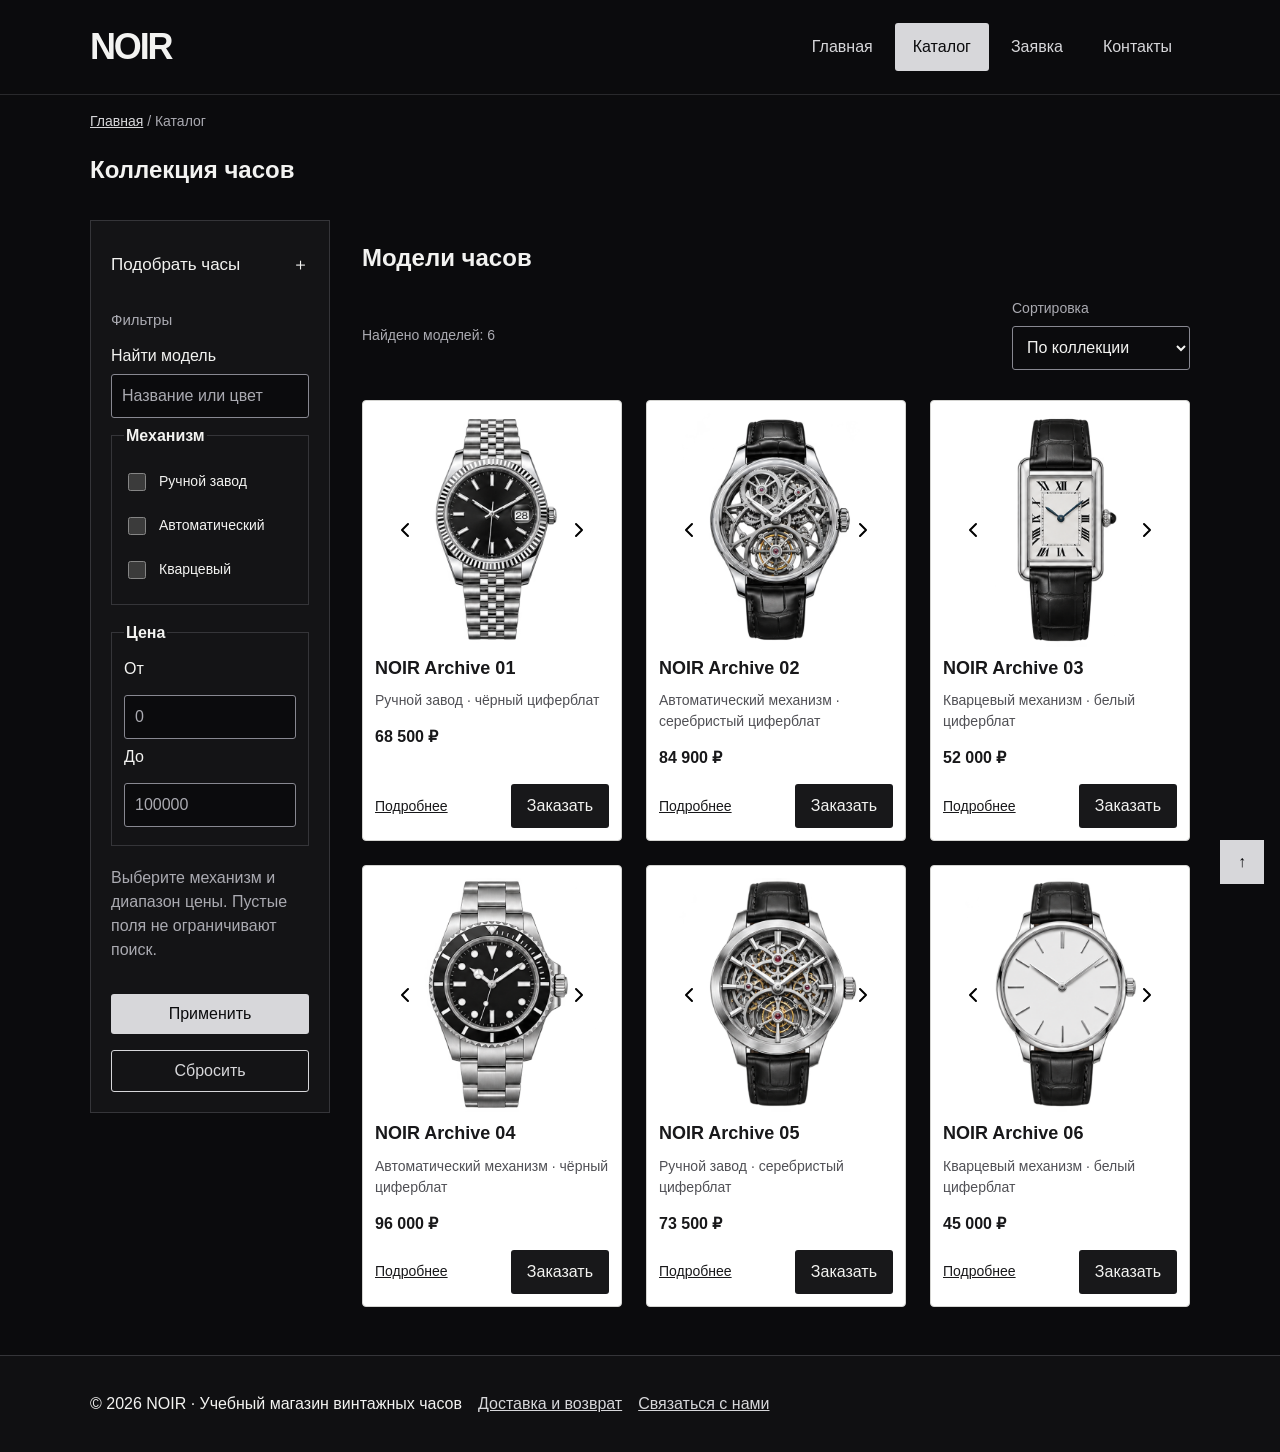
==== commit f7ab1699: "fix: use transparent watch PNGs and minimal gallery controls" ====
--- a/catalog.html
+++ b/catalog.html
@@ -92,7 +92,7 @@
         <p id="catalog-empty" hidden>Модели не найдены. Измените фильтры или нажмите «Сбросить».</p><div class="products-grid">
           <article class="product-card" data-product-id="1">
             <div class="watch-gallery" data-gallery="1" role="group" aria-roledescription="карусель" aria-label="Ракурсы NOIR Archive 01">
- <img class="product-card__image" src="images/archive-1-front-640.webp" srcset="images/archive-1-front-320.webp 320w, images/archive-1-front-640.webp 640w" sizes="(min-width: 900px) 480px, calc(100vw - 64px)" alt="NOIR Archive 01 — вид спереди, студийная визуализация" width="640" height="640" loading="lazy">
+ <img class="product-card__image" src="images/archive-1-front-640.png" srcset="images/archive-1-front-320.png 320w, images/archive-1-front-640.png 640w" sizes="(min-width: 900px) 480px, calc(100vw - 64px)" alt="NOIR Archive 01 — вид спереди, студийная визуализация" width="640" height="640" loading="lazy">
  <div class="watch-gallery__controls"><button class="watch-gallery__arrow" type="button" data-step="-1" aria-label="Предыдущий ракурс"><svg class="watch-gallery__icon" aria-hidden="true" focusable="false"
   xmlns="http://www.w3.org/2000/svg"
   width="24"
@@ -143,7 +143,7 @@
 
           <article class="product-card" data-product-id="2">
             <div class="watch-gallery" data-gallery="2" role="group" aria-roledescription="карусель" aria-label="Ракурсы NOIR Archive 02">
- <img class="product-card__image" src="images/archive-2-front-640.webp" srcset="images/archive-2-front-320.webp 320w, images/archive-2-front-640.webp 640w" sizes="(min-width: 900px) 480px, calc(100vw - 64px)" alt="NOIR Archive 02 — вид спереди, студийная визуализация" width="640" height="640" loading="lazy">
+ <img class="product-card__image" src="images/archive-2-front-640.png" srcset="images/archive-2-front-320.png 320w, images/archive-2-front-640.png 640w" sizes="(min-width: 900px) 480px, calc(100vw - 64px)" alt="NOIR Archive 02 — вид спереди, студийная визуализация" width="640" height="640" loading="lazy">
  <div class="watch-gallery__controls"><button class="watch-gallery__arrow" type="button" data-step="-1" aria-label="Предыдущий ракурс"><svg class="watch-gallery__icon" aria-hidden="true" focusable="false"
   xmlns="http://www.w3.org/2000/svg"
   width="24"
@@ -194,7 +194,7 @@
 
           <article class="product-card" data-product-id="3">
             <div class="watch-gallery" data-gallery="3" role="group" aria-roledescription="карусель" aria-label="Ракурсы NOIR Archive 03">
- <img class="product-card__image" src="images/archive-3-front-640.webp" srcset="images/archive-3-front-320.webp 320w, images/archive-3-front-640.webp 640w" sizes="(min-width: 900px) 480px, calc(100vw - 64px)" alt="NOIR Archive 03 — вид спереди, студийная визуализация" width="640" height="640" loading="lazy">
+ <img class="product-card__image" src="images/archive-3-front-640.png" srcset="images/archive-3-front-320.png 320w, images/archive-3-front-640.png 640w" sizes="(min-width: 900px) 480px, calc(100vw - 64px)" alt="NOIR Archive 03 — вид спереди, студийная визуализация" width="640" height="640" loading="lazy">
  <div class="watch-gallery__controls"><button class="watch-gallery__arrow" type="button" data-step="-1" aria-label="Предыдущий ракурс"><svg class="watch-gallery__icon" aria-hidden="true" focusable="false"
   xmlns="http://www.w3.org/2000/svg"
   width="24"
@@ -245,7 +245,7 @@
 
           <article class="product-card" data-product-id="4">
             <div class="watch-gallery" data-gallery="4" role="group" aria-roledescription="карусель" aria-label="Ракурсы NOIR Archive 04">
- <img class="product-card__image" src="images/archive-4-front-640.webp" srcset="images/archive-4-front-320.webp 320w, images/archive-4-front-640.webp 640w" sizes="(min-width: 900px) 480px, calc(100vw - 64px)" alt="NOIR Archive 04 — вид спереди, студийная визуализация" width="640" height="640" loading="lazy">
+ <img class="product-card__image" src="images/archive-4-front-640.png" srcset="images/archive-4-front-320.png 320w, images/archive-4-front-640.png 640w" sizes="(min-width: 900px) 480px, calc(100vw - 64px)" alt="NOIR Archive 04 — вид спереди, студийная визуализация" width="640" height="640" loading="lazy">
  <div class="watch-gallery__controls"><button class="watch-gallery__arrow" type="button" data-step="-1" aria-label="Предыдущий ракурс"><svg class="watch-gallery__icon" aria-hidden="true" focusable="false"
   xmlns="http://www.w3.org/2000/svg"
   width="24"
@@ -296,7 +296,7 @@
 
           <article class="product-card" data-product-id="5">
             <div class="watch-gallery" data-gallery="5" role="group" aria-roledescription="карусель" aria-label="Ракурсы NOIR Archive 05">
- <img class="product-card__image" src="images/archive-5-front-640.webp" srcset="images/archive-5-front-320.webp 320w, images/archive-5-front-640.webp 640w" sizes="(min-width: 900px) 480px, calc(100vw - 64px)" alt="NOIR Archive 05 — вид спереди, студийная визуализация" width="640" height="640" loading="lazy">
+ <img class="product-card__image" src="images/archive-5-front-640.png" srcset="images/archive-5-front-320.png 320w, images/archive-5-front-640.png 640w" sizes="(min-width: 900px) 480px, calc(100vw - 64px)" alt="NOIR Archive 05 — вид спереди, студийная визуализация" width="640" height="640" loading="lazy">
  <div class="watch-gallery__controls"><button class="watch-gallery__arrow" type="button" data-step="-1" aria-label="Предыдущий ракурс"><svg class="watch-gallery__icon" aria-hidden="true" focusable="false"
   xmlns="http://www.w3.org/2000/svg"
   width="24"
@@ -347,7 +347,7 @@
 
           <article class="product-card" data-product-id="6">
             <div class="watch-gallery" data-gallery="6" role="group" aria-roledescription="карусель" aria-label="Ракурсы NOIR Archive 06">
- <img class="product-card__image" src="images/archive-6-front-640.webp" srcset="images/archive-6-front-320.webp 320w, images/archive-6-front-640.webp 640w" sizes="(min-width: 900px) 480px, calc(100vw - 64px)" alt="NOIR Archive 06 — вид спереди, студийная визуализация" width="640" height="640" loading="lazy">
+ <img class="product-card__image" src="images/archive-6-front-640.png" srcset="images/archive-6-front-320.png 320w, images/archive-6-front-640.png 640w" sizes="(min-width: 900px) 480px, calc(100vw - 64px)" alt="NOIR Archive 06 — вид спереди, студийная визуализация" width="640" height="640" loading="lazy">
  <div class="watch-gallery__controls"><button class="watch-gallery__arrow" type="button" data-step="-1" aria-label="Предыдущий ракурс"><svg class="watch-gallery__icon" aria-hidden="true" focusable="false"
   xmlns="http://www.w3.org/2000/svg"
   width="24"
--- a/css/style.css
+++ b/css/style.css
@@ -995,12 +995,12 @@
 .hero__media { position: relative; background: #08090b; }
 .hero__media::after { content: ''; position: absolute; inset: 0; pointer-events: none; background: linear-gradient(90deg, var(--color-bg), transparent 25%, transparent 75%, var(--color-bg)), linear-gradient(0deg, var(--color-bg), transparent 20%, transparent 85%, var(--color-bg)); }
 .hero__image { object-fit: cover; }
-.watch-gallery { min-width: 0; background: #eeeeec; color-scheme: light; position: relative; }
+.watch-gallery { min-width: 0; background: #fff; color-scheme: light; position: relative; }
 .watch-gallery img { display: block; width: 100%; aspect-ratio: 1; object-fit: contain; }
 .watch-gallery__controls { display: none; position: absolute; inset: 0; align-items: center; justify-content: space-between; padding: 0 8px; pointer-events: none; }
 .js-ready .watch-gallery__controls { display: flex; }
-.watch-gallery__arrow { width: 44px; height: 44px; pointer-events: auto; border: 0; border-radius: var(--radius-sm); background: rgb(255 255 255 / 88%); color: #18181a; font: inherit; font-size: 25px; cursor: pointer; }
-.watch-gallery__arrow:hover { background: #d5d5d3; }
+.watch-gallery__arrow { width: 44px; height: 44px; pointer-events: auto; border: 0; border-radius: var(--radius-sm); background: transparent; color: #18181a; font: inherit; font-size: 25px; cursor: pointer; }
+.watch-gallery__arrow:hover { background: rgb(0 0 0 / 7%); }
 /* Сообщение о ракурсе доступно диктору, но не занимает место на фотографии. */
 .watch-gallery__status { position: absolute; width: 1px; height: 1px; padding: 0; margin: -1px; overflow: hidden; clip-path: inset(50%); white-space: nowrap; border: 0; }
 .menu-toggle { min-height: 44px; margin-left: auto; }
@@ -1021,19 +1021,22 @@
 .spec-cards dd { margin: 0; }
 .site-footer { border-top: 1px solid var(--color-border); }
 
-.product-card:hover, .product-card:focus-within { border-color: var(--color-primary); box-shadow: 0 0 18px rgb(215 215 218 / 16%); }
+.product-card:hover, .product-card:focus-within { border-color: var(--color-primary); box-shadow: none; }
 .watch-gallery { border-radius: var(--radius-sm); overflow: hidden; }
 
 /* Светлая карточка и растянутая ссылка: кнопки остаются самостоятельными. */
-.product-card { background: #eeeeec; color: #18181a; border-color: #d4d4d1; color-scheme: light; }
+.product-card { background: #fff; color: #18181a; border-color: #d4d4d1; color-scheme: light; }
 .product-card__title a, .product-card__details { color: #18181a; }
 .product-card__description { color: #505055; }
 .product-card__title a::after { content: ''; position: absolute; inset: 0; z-index: 1; border-radius: inherit; }
 .product-card__actions a, .product-card__actions button { position: relative; z-index: 2; }
 .product-card .button--primary { background: #18181a; color: #f3f3f1; }
 .product-card .button--primary:hover { background: #38383c; color: #fff; }
-.product-card:hover, .product-card:focus-within { border-color: #fff; box-shadow: 0 0 22px rgb(215 215 218 / 28%); }
+.product-card:hover, .product-card:focus-within { border-color: #fff; box-shadow: none; }
 .watch-gallery__controls { z-index: 3; }
 .watch-gallery__arrow { display: grid; place-items: center; }
 .watch-gallery .watch-gallery__icon { width: 24px; height: 24px; aspect-ratio: auto; }
 .hero__eyebrow { text-transform: none; }
+
+.watch-gallery__arrow { color: #000; }
+.watch-gallery__arrow:focus-visible { background: rgb(0 0 0 / 7%); }
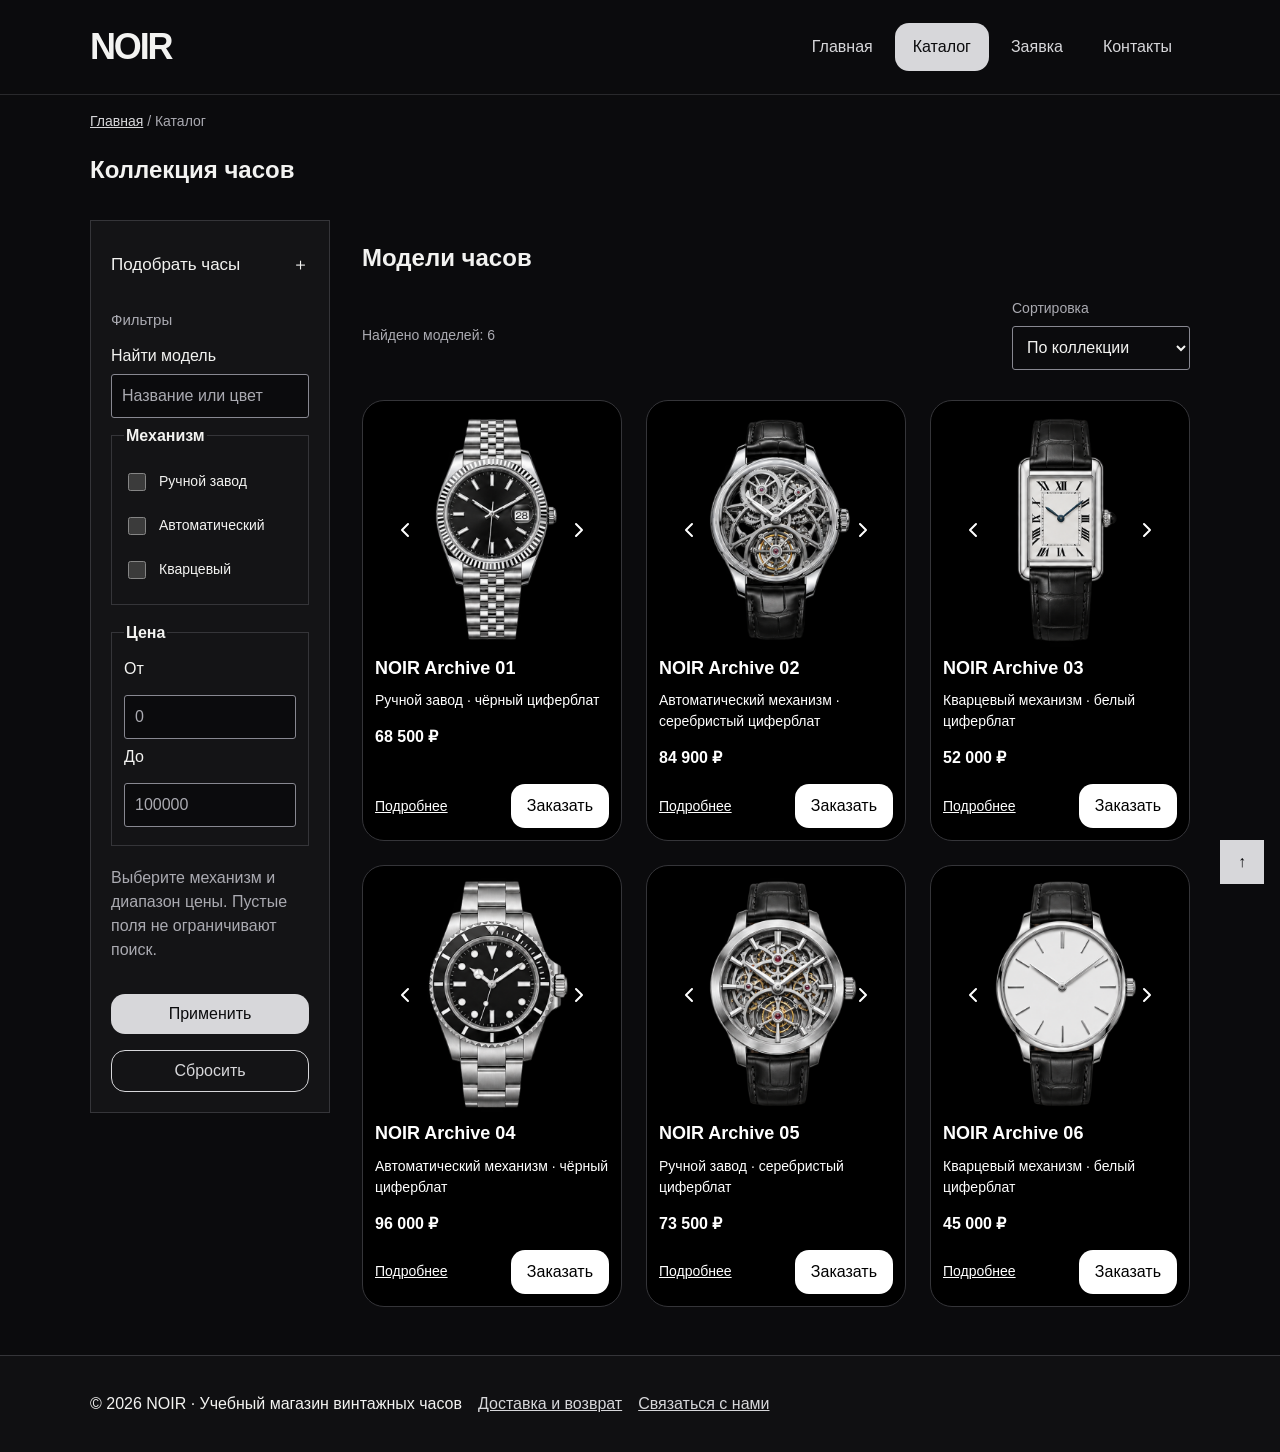
==== commit 78a09dcc: "chore: finalize KR3 layout and update practice 12-14 documentation" ====
--- a/catalog.html
+++ b/catalog.html
@@ -4,10 +4,12 @@
 <head>
   <meta charset="UTF-8">
   <meta name="viewport" content="width=device-width, initial-scale=1.0">
-  <meta name="description" content="Коллекция часов NOIR: модели с ручным заводом, автоматическим и кварцевым механизмом.">
+  <meta name="description"
+    content="Коллекция часов NOIR: модели с ручным заводом, автоматическим и кварцевым механизмом.">
   <meta property="og:type" content="website">
   <meta property="og:title" content="Каталог — NOIR">
-  <meta property="og:description" content="Коллекция часов NOIR: модели с ручным заводом, автоматическим и кварцевым механизмом.">
+  <meta property="og:description"
+    content="Коллекция часов NOIR: модели с ручным заводом, автоматическим и кварцевым механизмом.">
   <title>Каталог — NOIR</title>
   <link rel="stylesheet" href="css/style.css">
   <link rel="stylesheet" href="css/responsive.css">
@@ -20,7 +22,8 @@
     <div class="site-header__inner">
       <a class="site-header__logo" href="index.html" aria-label="NOIR — главная">NOIR</a>
 
-      <button class="menu-toggle button button--secondary" type="button" aria-expanded="false" aria-controls="site-navigation" hidden>Меню <span aria-hidden="true">＋</span></button>
+      <button class="menu-toggle button button--secondary" type="button" aria-expanded="false"
+        aria-controls="site-navigation" hidden>Меню <span aria-hidden="true">＋</span></button>
       <nav class="site-nav" id="site-navigation" aria-label="Основная навигация">
         <ul class="site-nav__list">
           <li class="site-nav__item"><a class="site-nav__link" href="index.html">Главная</a></li>
@@ -45,84 +48,88 @@
 
     <section class="catalog-layout" aria-labelledby="catalog-products-title">
       <aside class="catalog-filters">
-<details class="filter-disclosure" open><summary>Подобрать часы <span aria-hidden="true">＋</span></summary>
-        <h2 class="catalog-filters__title">Фильтры</h2><label for="catalog-search">Найти модель</label><input class="catalog-filters__input" id="catalog-search" type="search" placeholder="Название или цвет">
-
-        <form class="catalog-filters__form" action="#" method="get">
-          <fieldset class="catalog-filters__group">
-            <legend class="catalog-filters__legend">Механизм</legend>
-
-            <label class="catalog-filters__label">
-              <input class="catalog-filters__checkbox" type="checkbox" name="mechanism" value="manual">
-              Ручной завод
-            </label>
-
-            <label class="catalog-filters__label">
-              <input class="catalog-filters__checkbox" type="checkbox" name="mechanism" value="automatic">
-              Автоматический
-            </label>
-
-            <label class="catalog-filters__label">
-              <input class="catalog-filters__checkbox" type="checkbox" name="mechanism" value="quartz">
-              Кварцевый
-            </label>
-          </fieldset>
-
-          <fieldset class="catalog-filters__group">
-            <legend class="catalog-filters__legend">Цена</legend>
-
-            <label class="catalog-filters__label" for="price-from">От</label>
-            <input class="catalog-filters__input" id="price-from" name="price-from" type="number" min="0"
-              placeholder="0">
-
-            <label class="catalog-filters__label" for="price-to">До</label>
-            <input class="catalog-filters__input" id="price-to" name="price-to" type="number" min="0"
-              placeholder="100000">
-          </fieldset>
-
-          <p class="order-form__hint">Выберите механизм и диапазон цены. Пустые поля не ограничивают поиск.</p>
-          <button class="button button--primary" type="submit">Применить</button>
-        <button class="button button--secondary" type="reset">Сбросить</button></form></details>
+        <details class="filter-disclosure" open>
+          <summary>Подобрать часы <span aria-hidden="true">＋</span></summary>
+          <h2 class="catalog-filters__title">Фильтры</h2><label for="catalog-search">Найти модель</label><input
+            class="catalog-filters__input" id="catalog-search" type="search" placeholder="Название или цвет">
+
+          <form class="catalog-filters__form" action="#" method="get">
+            <fieldset class="catalog-filters__group">
+              <legend class="catalog-filters__legend">Механизм</legend>
+
+              <label class="catalog-filters__label">
+                <input class="catalog-filters__checkbox" type="checkbox" name="mechanism" value="manual">
+                Ручной завод
+              </label>
+
+              <label class="catalog-filters__label">
+                <input class="catalog-filters__checkbox" type="checkbox" name="mechanism" value="automatic">
+                Автоматический
+              </label>
+
+              <label class="catalog-filters__label">
+                <input class="catalog-filters__checkbox" type="checkbox" name="mechanism" value="quartz">
+                Кварцевый
+              </label>
+            </fieldset>
+
+            <fieldset class="catalog-filters__group">
+              <legend class="catalog-filters__legend">Цена</legend>
+
+              <label class="catalog-filters__label" for="price-from">От</label>
+              <input class="catalog-filters__input" id="price-from" name="price-from" type="number" min="0"
+                placeholder="0">
+
+              <label class="catalog-filters__label" for="price-to">До</label>
+              <input class="catalog-filters__input" id="price-to" name="price-to" type="number" min="0"
+                placeholder="100000">
+            </fieldset>
+
+            <p class="order-form__hint">Выберите механизм и диапазон цены. Пустые поля не ограничивают поиск.</p>
+            <button class="button button--primary" type="submit">Применить</button>
+            <button class="button button--secondary" type="reset">Сбросить</button>
+          </form>
+        </details>
       </aside>
 
       <section class="catalog-layout__products">
         <h2 class="catalog-layout__title" id="catalog-products-title">Модели часов</h2>
 
-        <div class="catalog-toolbar"><p id="catalog-count" role="status">Найдено моделей: 6</p><div><label for="catalog-sort">Сортировка</label><select class="catalog-filters__input" id="catalog-sort"><option value="default">По коллекции</option><option value="asc">Сначала дешевле</option><option value="desc">Сначала дороже</option><option value="name">По названию</option></select></div></div>
-        <p id="catalog-empty" hidden>Модели не найдены. Измените фильтры или нажмите «Сбросить».</p><div class="products-grid">
+        <div class="catalog-toolbar">
+          <p id="catalog-count" role="status">Найдено моделей: 6</p>
+          <div><label for="catalog-sort">Сортировка</label><select class="catalog-filters__input" id="catalog-sort">
+              <option value="default">По коллекции</option>
+              <option value="asc">Сначала дешевле</option>
+              <option value="desc">Сначала дороже</option>
+              <option value="name">По названию</option>
+            </select></div>
+        </div>
+        <p id="catalog-empty" hidden>Модели не найдены. Измените фильтры или нажмите «Сбросить».</p>
+        <div class="products-grid">
           <article class="product-card" data-product-id="1">
-            <div class="watch-gallery" data-gallery="1" role="group" aria-roledescription="карусель" aria-label="Ракурсы NOIR Archive 01">
- <img class="product-card__image" src="images/archive-1-front-640.png" srcset="images/archive-1-front-320.png 320w, images/archive-1-front-640.png 640w" sizes="(min-width: 900px) 480px, calc(100vw - 64px)" alt="NOIR Archive 01 — вид спереди, студийная визуализация" width="640" height="640" loading="lazy">
- <div class="watch-gallery__controls"><button class="watch-gallery__arrow" type="button" data-step="-1" aria-label="Предыдущий ракурс"><svg class="watch-gallery__icon" aria-hidden="true" focusable="false"
-  xmlns="http://www.w3.org/2000/svg"
-  width="24"
-  height="24"
-  viewBox="0 0 24 24"
-  fill="none"
-  stroke="currentColor"
-  stroke-width="2"
-  stroke-linecap="round"
-  stroke-linejoin="round"
->
-  <path d="m15 18-6-6 6-6" />
-</svg>
-</button>
- <span class="watch-gallery__status" aria-live="polite" aria-atomic="true">Спереди · 1 / 3</span>
- <button class="watch-gallery__arrow" type="button" data-step="1" aria-label="Следующий ракурс"><svg class="watch-gallery__icon" aria-hidden="true" focusable="false"
-  xmlns="http://www.w3.org/2000/svg"
-  width="24"
-  height="24"
-  viewBox="0 0 24 24"
-  fill="none"
-  stroke="currentColor"
-  stroke-width="2"
-  stroke-linecap="round"
-  stroke-linejoin="round"
->
-  <path d="m9 18 6-6-6-6" />
-</svg>
-</button></div>
- </div>
+            <div class="watch-gallery" data-gallery="1" role="group" aria-roledescription="карусель"
+              aria-label="Ракурсы NOIR Archive 01">
+              <img class="product-card__image" src="images/archive-1-front-640.png"
+                srcset="images/archive-1-front-320.png 320w, images/archive-1-front-640.png 640w"
+                sizes="(min-width: 900px) 480px, calc(100vw - 64px)"
+                alt="NOIR Archive 01 — вид спереди, студийная визуализация" width="640" height="640" loading="lazy">
+              <div class="watch-gallery__controls"><button class="watch-gallery__arrow" type="button" data-step="-1"
+                  aria-label="Предыдущий ракурс"><svg class="watch-gallery__icon" aria-hidden="true" focusable="false"
+                    xmlns="http://www.w3.org/2000/svg" width="24" height="24" viewBox="0 0 24 24" fill="none"
+                    stroke="currentColor" stroke-width="2" stroke-linecap="round" stroke-linejoin="round">
+                    <path d="m15 18-6-6 6-6" />
+                  </svg>
+                </button>
+                <span class="watch-gallery__status" aria-live="polite" aria-atomic="true">Спереди · 1 / 3</span>
+                <button class="watch-gallery__arrow" type="button" data-step="1" aria-label="Следующий ракурс"><svg
+                    class="watch-gallery__icon" aria-hidden="true" focusable="false" xmlns="http://www.w3.org/2000/svg"
+                    width="24" height="24" viewBox="0 0 24 24" fill="none" stroke="currentColor" stroke-width="2"
+                    stroke-linecap="round" stroke-linejoin="round">
+                    <path d="m9 18 6-6-6-6" />
+                  </svg>
+                </button>
+              </div>
+            </div>
 
             <h3 class="product-card__title">
               <a href="product.html?product=1">NOIR Archive 01</a>
@@ -142,38 +149,29 @@
           </article>
 
           <article class="product-card" data-product-id="2">
-            <div class="watch-gallery" data-gallery="2" role="group" aria-roledescription="карусель" aria-label="Ракурсы NOIR Archive 02">
- <img class="product-card__image" src="images/archive-2-front-640.png" srcset="images/archive-2-front-320.png 320w, images/archive-2-front-640.png 640w" sizes="(min-width: 900px) 480px, calc(100vw - 64px)" alt="NOIR Archive 02 — вид спереди, студийная визуализация" width="640" height="640" loading="lazy">
- <div class="watch-gallery__controls"><button class="watch-gallery__arrow" type="button" data-step="-1" aria-label="Предыдущий ракурс"><svg class="watch-gallery__icon" aria-hidden="true" focusable="false"
-  xmlns="http://www.w3.org/2000/svg"
-  width="24"
-  height="24"
-  viewBox="0 0 24 24"
-  fill="none"
-  stroke="currentColor"
-  stroke-width="2"
-  stroke-linecap="round"
-  stroke-linejoin="round"
->
-  <path d="m15 18-6-6 6-6" />
-</svg>
-</button>
- <span class="watch-gallery__status" aria-live="polite" aria-atomic="true">Спереди · 1 / 3</span>
- <button class="watch-gallery__arrow" type="button" data-step="1" aria-label="Следующий ракурс"><svg class="watch-gallery__icon" aria-hidden="true" focusable="false"
-  xmlns="http://www.w3.org/2000/svg"
-  width="24"
-  height="24"
-  viewBox="0 0 24 24"
-  fill="none"
-  stroke="currentColor"
-  stroke-width="2"
-  stroke-linecap="round"
-  stroke-linejoin="round"
->
-  <path d="m9 18 6-6-6-6" />
-</svg>
-</button></div>
- </div>
+            <div class="watch-gallery" data-gallery="2" role="group" aria-roledescription="карусель"
+              aria-label="Ракурсы NOIR Archive 02">
+              <img class="product-card__image" src="images/archive-2-front-640.png"
+                srcset="images/archive-2-front-320.png 320w, images/archive-2-front-640.png 640w"
+                sizes="(min-width: 900px) 480px, calc(100vw - 64px)"
+                alt="NOIR Archive 02 — вид спереди, студийная визуализация" width="640" height="640" loading="lazy">
+              <div class="watch-gallery__controls"><button class="watch-gallery__arrow" type="button" data-step="-1"
+                  aria-label="Предыдущий ракурс"><svg class="watch-gallery__icon" aria-hidden="true" focusable="false"
+                    xmlns="http://www.w3.org/2000/svg" width="24" height="24" viewBox="0 0 24 24" fill="none"
+                    stroke="currentColor" stroke-width="2" stroke-linecap="round" stroke-linejoin="round">
+                    <path d="m15 18-6-6 6-6" />
+                  </svg>
+                </button>
+                <span class="watch-gallery__status" aria-live="polite" aria-atomic="true">Спереди · 1 / 3</span>
+                <button class="watch-gallery__arrow" type="button" data-step="1" aria-label="Следующий ракурс"><svg
+                    class="watch-gallery__icon" aria-hidden="true" focusable="false" xmlns="http://www.w3.org/2000/svg"
+                    width="24" height="24" viewBox="0 0 24 24" fill="none" stroke="currentColor" stroke-width="2"
+                    stroke-linecap="round" stroke-linejoin="round">
+                    <path d="m9 18 6-6-6-6" />
+                  </svg>
+                </button>
+              </div>
+            </div>
 
             <h3 class="product-card__title">
               <a href="product.html?product=2">NOIR Archive 02</a>
@@ -193,38 +191,29 @@
           </article>
 
           <article class="product-card" data-product-id="3">
-            <div class="watch-gallery" data-gallery="3" role="group" aria-roledescription="карусель" aria-label="Ракурсы NOIR Archive 03">
- <img class="product-card__image" src="images/archive-3-front-640.png" srcset="images/archive-3-front-320.png 320w, images/archive-3-front-640.png 640w" sizes="(min-width: 900px) 480px, calc(100vw - 64px)" alt="NOIR Archive 03 — вид спереди, студийная визуализация" width="640" height="640" loading="lazy">
- <div class="watch-gallery__controls"><button class="watch-gallery__arrow" type="button" data-step="-1" aria-label="Предыдущий ракурс"><svg class="watch-gallery__icon" aria-hidden="true" focusable="false"
-  xmlns="http://www.w3.org/2000/svg"
-  width="24"
-  height="24"
-  viewBox="0 0 24 24"
-  fill="none"
-  stroke="currentColor"
-  stroke-width="2"
-  stroke-linecap="round"
-  stroke-linejoin="round"
->
-  <path d="m15 18-6-6 6-6" />
-</svg>
-</button>
- <span class="watch-gallery__status" aria-live="polite" aria-atomic="true">Спереди · 1 / 3</span>
- <button class="watch-gallery__arrow" type="button" data-step="1" aria-label="Следующий ракурс"><svg class="watch-gallery__icon" aria-hidden="true" focusable="false"
-  xmlns="http://www.w3.org/2000/svg"
-  width="24"
-  height="24"
-  viewBox="0 0 24 24"
-  fill="none"
-  stroke="currentColor"
-  stroke-width="2"
-  stroke-linecap="round"
-  stroke-linejoin="round"
->
-  <path d="m9 18 6-6-6-6" />
-</svg>
-</button></div>
- </div>
+            <div class="watch-gallery" data-gallery="3" role="group" aria-roledescription="карусель"
+              aria-label="Ракурсы NOIR Archive 03">
+              <img class="product-card__image" src="images/archive-3-front-640.png"
+                srcset="images/archive-3-front-320.png 320w, images/archive-3-front-640.png 640w"
+                sizes="(min-width: 900px) 480px, calc(100vw - 64px)"
+                alt="NOIR Archive 03 — вид спереди, студийная визуализация" width="640" height="640" loading="lazy">
+              <div class="watch-gallery__controls"><button class="watch-gallery__arrow" type="button" data-step="-1"
+                  aria-label="Предыдущий ракурс"><svg class="watch-gallery__icon" aria-hidden="true" focusable="false"
+                    xmlns="http://www.w3.org/2000/svg" width="24" height="24" viewBox="0 0 24 24" fill="none"
+                    stroke="currentColor" stroke-width="2" stroke-linecap="round" stroke-linejoin="round">
+                    <path d="m15 18-6-6 6-6" />
+                  </svg>
+                </button>
+                <span class="watch-gallery__status" aria-live="polite" aria-atomic="true">Спереди · 1 / 3</span>
+                <button class="watch-gallery__arrow" type="button" data-step="1" aria-label="Следующий ракурс"><svg
+                    class="watch-gallery__icon" aria-hidden="true" focusable="false" xmlns="http://www.w3.org/2000/svg"
+                    width="24" height="24" viewBox="0 0 24 24" fill="none" stroke="currentColor" stroke-width="2"
+                    stroke-linecap="round" stroke-linejoin="round">
+                    <path d="m9 18 6-6-6-6" />
+                  </svg>
+                </button>
+              </div>
+            </div>
 
             <h3 class="product-card__title">
               <a href="product.html?product=3">NOIR Archive 03</a>
@@ -244,38 +233,29 @@
           </article>
 
           <article class="product-card" data-product-id="4">
-            <div class="watch-gallery" data-gallery="4" role="group" aria-roledescription="карусель" aria-label="Ракурсы NOIR Archive 04">
- <img class="product-card__image" src="images/archive-4-front-640.png" srcset="images/archive-4-front-320.png 320w, images/archive-4-front-640.png 640w" sizes="(min-width: 900px) 480px, calc(100vw - 64px)" alt="NOIR Archive 04 — вид спереди, студийная визуализация" width="640" height="640" loading="lazy">
- <div class="watch-gallery__controls"><button class="watch-gallery__arrow" type="button" data-step="-1" aria-label="Предыдущий ракурс"><svg class="watch-gallery__icon" aria-hidden="true" focusable="false"
-  xmlns="http://www.w3.org/2000/svg"
-  width="24"
-  height="24"
-  viewBox="0 0 24 24"
-  fill="none"
-  stroke="currentColor"
-  stroke-width="2"
-  stroke-linecap="round"
-  stroke-linejoin="round"
->
-  <path d="m15 18-6-6 6-6" />
-</svg>
-</button>
- <span class="watch-gallery__status" aria-live="polite" aria-atomic="true">Спереди · 1 / 3</span>
- <button class="watch-gallery__arrow" type="button" data-step="1" aria-label="Следующий ракурс"><svg class="watch-gallery__icon" aria-hidden="true" focusable="false"
-  xmlns="http://www.w3.org/2000/svg"
-  width="24"
-  height="24"
-  viewBox="0 0 24 24"
-  fill="none"
-  stroke="currentColor"
-  stroke-width="2"
-  stroke-linecap="round"
-  stroke-linejoin="round"
->
-  <path d="m9 18 6-6-6-6" />
-</svg>
-</button></div>
- </div>
+            <div class="watch-gallery" data-gallery="4" role="group" aria-roledescription="карусель"
+              aria-label="Ракурсы NOIR Archive 04">
+              <img class="product-card__image" src="images/archive-4-front-640.png"
+                srcset="images/archive-4-front-320.png 320w, images/archive-4-front-640.png 640w"
+                sizes="(min-width: 900px) 480px, calc(100vw - 64px)"
+                alt="NOIR Archive 04 — вид спереди, студийная визуализация" width="640" height="640" loading="lazy">
+              <div class="watch-gallery__controls"><button class="watch-gallery__arrow" type="button" data-step="-1"
+                  aria-label="Предыдущий ракурс"><svg class="watch-gallery__icon" aria-hidden="true" focusable="false"
+                    xmlns="http://www.w3.org/2000/svg" width="24" height="24" viewBox="0 0 24 24" fill="none"
+                    stroke="currentColor" stroke-width="2" stroke-linecap="round" stroke-linejoin="round">
+                    <path d="m15 18-6-6 6-6" />
+                  </svg>
+                </button>
+                <span class="watch-gallery__status" aria-live="polite" aria-atomic="true">Спереди · 1 / 3</span>
+                <button class="watch-gallery__arrow" type="button" data-step="1" aria-label="Следующий ракурс"><svg
+                    class="watch-gallery__icon" aria-hidden="true" focusable="false" xmlns="http://www.w3.org/2000/svg"
+                    width="24" height="24" viewBox="0 0 24 24" fill="none" stroke="currentColor" stroke-width="2"
+                    stroke-linecap="round" stroke-linejoin="round">
+                    <path d="m9 18 6-6-6-6" />
+                  </svg>
+                </button>
+              </div>
+            </div>
 
             <h3 class="product-card__title">
               <a href="product.html?product=4">NOIR Archive 04</a>
@@ -295,38 +275,29 @@
           </article>
 
           <article class="product-card" data-product-id="5">
-            <div class="watch-gallery" data-gallery="5" role="group" aria-roledescription="карусель" aria-label="Ракурсы NOIR Archive 05">
- <img class="product-card__image" src="images/archive-5-front-640.png" srcset="images/archive-5-front-320.png 320w, images/archive-5-front-640.png 640w" sizes="(min-width: 900px) 480px, calc(100vw - 64px)" alt="NOIR Archive 05 — вид спереди, студийная визуализация" width="640" height="640" loading="lazy">
- <div class="watch-gallery__controls"><button class="watch-gallery__arrow" type="button" data-step="-1" aria-label="Предыдущий ракурс"><svg class="watch-gallery__icon" aria-hidden="true" focusable="false"
-  xmlns="http://www.w3.org/2000/svg"
-  width="24"
-  height="24"
-  viewBox="0 0 24 24"
-  fill="none"
-  stroke="currentColor"
-  stroke-width="2"
-  stroke-linecap="round"
-  stroke-linejoin="round"
->
-  <path d="m15 18-6-6 6-6" />
-</svg>
-</button>
- <span class="watch-gallery__status" aria-live="polite" aria-atomic="true">Спереди · 1 / 3</span>
- <button class="watch-gallery__arrow" type="button" data-step="1" aria-label="Следующий ракурс"><svg class="watch-gallery__icon" aria-hidden="true" focusable="false"
-  xmlns="http://www.w3.org/2000/svg"
-  width="24"
-  height="24"
-  viewBox="0 0 24 24"
-  fill="none"
-  stroke="currentColor"
-  stroke-width="2"
-  stroke-linecap="round"
-  stroke-linejoin="round"
->
-  <path d="m9 18 6-6-6-6" />
-</svg>
-</button></div>
- </div>
+            <div class="watch-gallery" data-gallery="5" role="group" aria-roledescription="карусель"
+              aria-label="Ракурсы NOIR Archive 05">
+              <img class="product-card__image" src="images/archive-5-front-640.png"
+                srcset="images/archive-5-front-320.png 320w, images/archive-5-front-640.png 640w"
+                sizes="(min-width: 900px) 480px, calc(100vw - 64px)"
+                alt="NOIR Archive 05 — вид спереди, студийная визуализация" width="640" height="640" loading="lazy">
+              <div class="watch-gallery__controls"><button class="watch-gallery__arrow" type="button" data-step="-1"
+                  aria-label="Предыдущий ракурс"><svg class="watch-gallery__icon" aria-hidden="true" focusable="false"
+                    xmlns="http://www.w3.org/2000/svg" width="24" height="24" viewBox="0 0 24 24" fill="none"
+                    stroke="currentColor" stroke-width="2" stroke-linecap="round" stroke-linejoin="round">
+                    <path d="m15 18-6-6 6-6" />
+                  </svg>
+                </button>
+                <span class="watch-gallery__status" aria-live="polite" aria-atomic="true">Спереди · 1 / 3</span>
+                <button class="watch-gallery__arrow" type="button" data-step="1" aria-label="Следующий ракурс"><svg
+                    class="watch-gallery__icon" aria-hidden="true" focusable="false" xmlns="http://www.w3.org/2000/svg"
+                    width="24" height="24" viewBox="0 0 24 24" fill="none" stroke="currentColor" stroke-width="2"
+                    stroke-linecap="round" stroke-linejoin="round">
+                    <path d="m9 18 6-6-6-6" />
+                  </svg>
+                </button>
+              </div>
+            </div>
 
             <h3 class="product-card__title">
               <a href="product.html?product=5">NOIR Archive 05</a>
@@ -346,38 +317,29 @@
           </article>
 
           <article class="product-card" data-product-id="6">
-            <div class="watch-gallery" data-gallery="6" role="group" aria-roledescription="карусель" aria-label="Ракурсы NOIR Archive 06">
- <img class="product-card__image" src="images/archive-6-front-640.png" srcset="images/archive-6-front-320.png 320w, images/archive-6-front-640.png 640w" sizes="(min-width: 900px) 480px, calc(100vw - 64px)" alt="NOIR Archive 06 — вид спереди, студийная визуализация" width="640" height="640" loading="lazy">
- <div class="watch-gallery__controls"><button class="watch-gallery__arrow" type="button" data-step="-1" aria-label="Предыдущий ракурс"><svg class="watch-gallery__icon" aria-hidden="true" focusable="false"
-  xmlns="http://www.w3.org/2000/svg"
-  width="24"
-  height="24"
-  viewBox="0 0 24 24"
-  fill="none"
-  stroke="currentColor"
-  stroke-width="2"
-  stroke-linecap="round"
-  stroke-linejoin="round"
->
-  <path d="m15 18-6-6 6-6" />
-</svg>
-</button>
- <span class="watch-gallery__status" aria-live="polite" aria-atomic="true">Спереди · 1 / 3</span>
- <button class="watch-gallery__arrow" type="button" data-step="1" aria-label="Следующий ракурс"><svg class="watch-gallery__icon" aria-hidden="true" focusable="false"
-  xmlns="http://www.w3.org/2000/svg"
-  width="24"
-  height="24"
-  viewBox="0 0 24 24"
-  fill="none"
-  stroke="currentColor"
-  stroke-width="2"
-  stroke-linecap="round"
-  stroke-linejoin="round"
->
-  <path d="m9 18 6-6-6-6" />
-</svg>
-</button></div>
- </div>
+            <div class="watch-gallery" data-gallery="6" role="group" aria-roledescription="карусель"
+              aria-label="Ракурсы NOIR Archive 06">
+              <img class="product-card__image" src="images/archive-6-front-640.png"
+                srcset="images/archive-6-front-320.png 320w, images/archive-6-front-640.png 640w"
+                sizes="(min-width: 900px) 480px, calc(100vw - 64px)"
+                alt="NOIR Archive 06 — вид спереди, студийная визуализация" width="640" height="640" loading="lazy">
+              <div class="watch-gallery__controls"><button class="watch-gallery__arrow" type="button" data-step="-1"
+                  aria-label="Предыдущий ракурс"><svg class="watch-gallery__icon" aria-hidden="true" focusable="false"
+                    xmlns="http://www.w3.org/2000/svg" width="24" height="24" viewBox="0 0 24 24" fill="none"
+                    stroke="currentColor" stroke-width="2" stroke-linecap="round" stroke-linejoin="round">
+                    <path d="m15 18-6-6 6-6" />
+                  </svg>
+                </button>
+                <span class="watch-gallery__status" aria-live="polite" aria-atomic="true">Спереди · 1 / 3</span>
+                <button class="watch-gallery__arrow" type="button" data-step="1" aria-label="Следующий ракурс"><svg
+                    class="watch-gallery__icon" aria-hidden="true" focusable="false" xmlns="http://www.w3.org/2000/svg"
+                    width="24" height="24" viewBox="0 0 24 24" fill="none" stroke="currentColor" stroke-width="2"
+                    stroke-linecap="round" stroke-linejoin="round">
+                    <path d="m9 18 6-6-6-6" />
+                  </svg>
+                </button>
+              </div>
+            </div>
 
             <h3 class="product-card__title">
               <a href="product.html?product=6">NOIR Archive 06</a>
@@ -432,8 +394,8 @@
 
       <div class="order-form__field">
         <label class="order-form__label" for="order-phone">Телефон *</label>
-        <input class="order-form__input" aria-describedby="order-phone-hint order-phone-error" id="order-phone" name="phone" type="tel"
-          autocomplete="tel" inputmode="tel" placeholder="+7 (900) 000-00-00"
+        <input class="order-form__input" aria-describedby="order-phone-hint order-phone-error" id="order-phone"
+          name="phone" type="tel" autocomplete="tel" inputmode="tel" placeholder="+7 (900) 000-00-00"
           pattern="^\+7 \(\d{3}\) \d{3}-\d{2}-\d{2}$" required>
         <small class="order-form__hint" id="order-phone-hint">Формат: +7 (900) 000-00-00</small>
         <p class="form-error" id="order-phone-error" hidden></p>
@@ -443,7 +405,8 @@
         <label class="order-form__label" for="order-contact-method">
           Предпочтительный способ связи *</label>
 
-        <select class="order-form__select" id="order-contact-method" name="contact-method" required aria-describedby="order-contact-method-error">
+        <select class="order-form__select" id="order-contact-method" name="contact-method" required
+          aria-describedby="order-contact-method-error">
           <option value="">Выберите способ связи</option>
           <option value="email">Электронная почта</option>
           <option value="phone">Телефонный звонок</option>
@@ -470,7 +433,8 @@
 
       <div class="order-form__field order-form__field--checkbox">
         <label class="order-form__label" for="order-agreement">
-          <input class="order-form__checkbox" id="order-agreement" name="agreement" type="checkbox" required aria-describedby="order-agreement-error">
+          <input class="order-form__checkbox" id="order-agreement" name="agreement" type="checkbox" required
+            aria-describedby="order-agreement-error">
           Я согласен на обработку данных для ответа на заявку *</label>
         <p class="form-error" id="order-agreement-error" hidden></p>
       </div>
@@ -482,9 +446,10 @@
       </div>
     </form>
   </dialog>
-  <p class="success-message" id="success-message" role="status" tabindex="-1" hidden>Заявка проверена. Это учебная демонстрация —
+  <p class="success-message" id="success-message" role="status" tabindex="-1" hidden>Заявка проверена. Это учебная
+    демонстрация —
     данные не отправлены.</p>
 
 </body>
 
-</html>
+</html>
--- a/css/style.css
+++ b/css/style.css
@@ -45,6 +45,8 @@
   --radius-sm: 3px;
   --radius-md: 4px;
   --radius-lg: 6px;
+  --radius-card: 22px;
+  --radius-button: 14px;
 
   /* Размеры */
   --container-width: 1100px;
@@ -946,11 +948,11 @@
   min-width: 0;
 }
 
-.product-detail__content > p {
+.product-detail__content>p {
   color: var(--color-muted);
 }
 
-.product-detail__content > .product-detail__price {
+.product-detail__content>.product-detail__price {
   color: var(--color-text);
 }
 
@@ -967,76 +969,435 @@
   border-radius: 4px;
   transform: translateY(calc(-100% - 20px));
 }
-.skip-link:focus { transform: translateY(0); }
+
+.skip-link:focus {
+  transform: translateY(0);
+}
+
 :focus-visible {
   outline: 3px solid #ffffff;
   outline-offset: 4px;
 }
+
 /* Двухцветный фокус различим и на светлых кнопках, и на тёмном фоне. */
-a:focus-visible, button:focus-visible, input:focus-visible,
-select:focus-visible, textarea:focus-visible, [tabindex]:focus-visible {
+a:focus-visible,
+button:focus-visible,
+input:focus-visible,
+select:focus-visible,
+textarea:focus-visible,
+[tabindex]:focus-visible {
   outline: 3px solid #ffffff;
   outline-offset: 4px;
   box-shadow: 0 0 0 4px #0b0b0d;
 }
-.order-form__input, .order-form__select, .order-form__textarea,
-.catalog-filters__input { border-color: var(--color-input-border); }
-.order-form__input--error, .order-form__select--error,
-.order-form__textarea--error { border-color: var(--color-danger); }
-input::placeholder, textarea::placeholder { color: var(--color-muted); opacity: 1; }
-.form-error { color: var(--color-danger); margin: 6px 0 0; font-size: 14px; }
-.order-dialog__title:focus { outline-offset: 4px; }
+
+.order-form__input,
+.order-form__select,
+.order-form__textarea,
+.catalog-filters__input {
+  border-color: var(--color-input-border);
+}
+
+.order-form__input--error,
+.order-form__select--error,
+.order-form__textarea--error {
+  border-color: var(--color-danger);
+}
+
+input::placeholder,
+textarea::placeholder {
+  color: var(--color-muted);
+  opacity: 1;
+}
+
+.form-error {
+  color: var(--color-danger);
+  margin: 6px 0 0;
+  font-size: 14px;
+}
+
+.order-dialog__title:focus {
+  outline-offset: 4px;
+}
 
 /* Практическая №14: фотографии и адаптивные элементы NOIR. */
-.site-header { border-color: #29292c; }
-.section__description { color: var(--color-muted); max-width: 58ch; }
-.hero { position: relative; overflow: hidden; border: 0; background: var(--color-bg); }
-.hero__content { position: relative; z-index: 2; }
-.hero__media { position: relative; background: #08090b; }
-.hero__media::after { content: ''; position: absolute; inset: 0; pointer-events: none; background: linear-gradient(90deg, var(--color-bg), transparent 25%, transparent 75%, var(--color-bg)), linear-gradient(0deg, var(--color-bg), transparent 20%, transparent 85%, var(--color-bg)); }
-.hero__image { object-fit: cover; }
-.watch-gallery { min-width: 0; background: #fff; color-scheme: light; position: relative; }
-.watch-gallery img { display: block; width: 100%; aspect-ratio: 1; object-fit: contain; }
-.watch-gallery__controls { display: none; position: absolute; inset: 0; align-items: center; justify-content: space-between; padding: 0 8px; pointer-events: none; }
-.js-ready .watch-gallery__controls { display: flex; }
-.watch-gallery__arrow { width: 44px; height: 44px; pointer-events: auto; border: 0; border-radius: var(--radius-sm); background: transparent; color: #18181a; font: inherit; font-size: 25px; cursor: pointer; }
-.watch-gallery__arrow:hover { background: rgb(0 0 0 / 7%); }
-/* Сообщение о ракурсе доступно диктору, но не занимает место на фотографии. */
-.watch-gallery__status { position: absolute; width: 1px; height: 1px; padding: 0; margin: -1px; overflow: hidden; clip-path: inset(50%); white-space: nowrap; border: 0; }
-.menu-toggle { min-height: 44px; margin-left: auto; }
-.filter-disclosure summary { display: flex; justify-content: space-between; align-items: center; cursor: pointer; min-height: 48px; font-size: 17px; }
-.filter-disclosure[open] summary { margin-bottom: 20px; }
-.catalog-filters { border-radius: 0; padding: 20px; }
-.catalog-filters__title { font-size: 15px; color: var(--color-muted); font-weight: 400; }
-.catalog-filters__group { border-radius: 0; padding: 12px; }
-.catalog-filters__label:has(input) { display: flex; gap: 10px; align-items: center; min-height: 44px; margin: 0; font-size: 14px; }
-.catalog-filters__checkbox { width: 18px; height: 18px; accent-color: #ddd; }
-.catalog-filters__input { margin-block: 6px; }
-.catalog-toolbar { display: flex; align-items: center; justify-content: space-between; flex-wrap: wrap; gap: 12px; margin-bottom: 24px; }
-.catalog-toolbar p, .catalog-toolbar label { color: var(--color-muted); font-size: 14px; }
-.catalog-toolbar select { width: auto; display: block; }
-.spec-cards { margin: 0; }
-.spec-cards > div { padding: 18px; border-bottom: 1px solid #54545a; background: var(--color-surface); }
-.spec-cards dt { font-size: 12px; color: var(--color-muted); margin-bottom: 6px; }
-.spec-cards dd { margin: 0; }
-.site-footer { border-top: 1px solid var(--color-border); }
-
-.product-card:hover, .product-card:focus-within { border-color: var(--color-primary); box-shadow: none; }
-.watch-gallery { border-radius: var(--radius-sm); overflow: hidden; }
-
-/* Светлая карточка и растянутая ссылка: кнопки остаются самостоятельными. */
-.product-card { background: #fff; color: #18181a; border-color: #d4d4d1; color-scheme: light; }
-.product-card__title a, .product-card__details { color: #18181a; }
-.product-card__description { color: #505055; }
-.product-card__title a::after { content: ''; position: absolute; inset: 0; z-index: 1; border-radius: inherit; }
-.product-card__actions a, .product-card__actions button { position: relative; z-index: 2; }
-.product-card .button--primary { background: #18181a; color: #f3f3f1; }
-.product-card .button--primary:hover { background: #38383c; color: #fff; }
-.product-card:hover, .product-card:focus-within { border-color: #fff; box-shadow: none; }
-.watch-gallery__controls { z-index: 3; }
-.watch-gallery__arrow { display: grid; place-items: center; }
-.watch-gallery .watch-gallery__icon { width: 24px; height: 24px; aspect-ratio: auto; }
-.hero__eyebrow { text-transform: none; }
-
-.watch-gallery__arrow { color: #000; }
-.watch-gallery__arrow:focus-visible { background: rgb(0 0 0 / 7%); }
+.site-header {
+  border-color: #29292c;
+}
+
+.section__description {
+  color: var(--color-muted);
+  max-width: 58ch;
+}
+
+.hero {
+  position: relative;
+  overflow: hidden;
+  border: 0;
+  background: var(--color-bg);
+}
+
+.hero__content {
+  position: relative;
+  z-index: 2;
+}
+
+.hero__media {
+  position: relative;
+  isolation: isolate;
+  background: var(--color-bg);
+}
+
+/* низ изображения */
+.hero__media::before {
+  content: '';
+  position: absolute;
+  z-index: 1;
+  inset: 0;
+  pointer-events: none;
+  -webkit-backdrop-filter: blur(14px);
+  backdrop-filter: blur(14px);
+  -webkit-mask-image: linear-gradient(to bottom, transparent 48%, #000 90%);
+  mask-image: linear-gradient(to bottom, transparent 48%, #000 90%);
+}
+
+.hero__media::after {
+  content: '';
+  position: absolute;
+  z-index: 2;
+  inset: 0;
+  pointer-events: none;
+  background: linear-gradient(90deg, var(--color-bg), transparent 22%, transparent 78%, var(--color-bg)), linear-gradient(to bottom, var(--color-bg) 0%, transparent 14%, transparent 54%, rgb(11 11 13 / 28%) 72%, rgb(11 11 13 / 78%) 90%, var(--color-bg) 100%);
+}
+
+.hero__media .hero__image {
+  mix-blend-mode: lighten;
+  -webkit-mask-image: linear-gradient(to bottom, transparent, #000 12%, #000 68%, transparent 100%);
+  mask-image: linear-gradient(to bottom, transparent, #000 12%, #000 68%, transparent 100%);
+}
+
+.hero__image {
+  object-fit: cover;
+}
+
+.watch-gallery {
+  min-width: 0;
+  background: #000;
+  color-scheme: dark;
+  position: relative;
+}
+
+.watch-gallery img {
+  display: block;
+  width: 100%;
+  aspect-ratio: 1;
+  object-fit: contain;
+}
+
+.watch-gallery__controls {
+  display: none;
+  position: absolute;
+  inset: 0;
+  align-items: center;
+  justify-content: space-between;
+  padding: 0 8px;
+  pointer-events: none;
+}
+
+.js-ready .watch-gallery__controls {
+  display: flex;
+}
+
+.watch-gallery__arrow {
+  width: 44px;
+  height: 44px;
+  pointer-events: auto;
+  border: 0;
+  border-radius: var(--radius-sm);
+  background: transparent;
+  color: #18181a;
+  font: inherit;
+  font-size: 25px;
+  cursor: pointer;
+}
+
+.watch-gallery__arrow:hover {
+  background: rgb(255 255 255 / 12%);
+}
+
+/* Сообщение о ракурсе доступно диктору, но не занимает место на фотографии */
+.watch-gallery__status {
+  position: absolute;
+  width: 1px;
+  height: 1px;
+  padding: 0;
+  margin: -1px;
+  overflow: hidden;
+  clip-path: inset(50%);
+  white-space: nowrap;
+  border: 0;
+}
+
+.menu-toggle {
+  min-height: 44px;
+  margin-left: auto;
+}
+
+.filter-disclosure summary {
+  display: flex;
+  justify-content: space-between;
+  align-items: center;
+  cursor: pointer;
+  min-height: 48px;
+  font-size: 17px;
+}
+
+.filter-disclosure[open] summary {
+  margin-bottom: 20px;
+}
+
+.catalog-filters {
+  border-radius: 0;
+  padding: 20px;
+}
+
+.catalog-filters__title {
+  font-size: 15px;
+  color: var(--color-muted);
+  font-weight: 400;
+}
+
+.catalog-filters__group {
+  border-radius: 0;
+  padding: 12px;
+}
+
+.catalog-filters__label:has(input) {
+  display: flex;
+  gap: 10px;
+  align-items: center;
+  min-height: 44px;
+  margin: 0;
+  font-size: 14px;
+}
+
+.catalog-filters__checkbox {
+  width: 18px;
+  height: 18px;
+  accent-color: #ddd;
+}
+
+.catalog-filters__input {
+  margin-block: 6px;
+}
+
+.catalog-toolbar {
+  display: flex;
+  align-items: center;
+  justify-content: space-between;
+  flex-wrap: wrap;
+  gap: 12px;
+  margin-bottom: 24px;
+}
+
+.catalog-toolbar p,
+.catalog-toolbar label {
+  color: var(--color-muted);
+  font-size: 14px;
+}
+
+.catalog-toolbar select {
+  width: auto;
+  display: block;
+}
+
+.spec-cards {
+  margin: 0;
+}
+
+.spec-cards>div {
+  padding: 18px;
+  border-bottom: 1px solid #54545a;
+  background: var(--color-surface);
+}
+
+.spec-cards dt {
+  font-size: 12px;
+  color: var(--color-muted);
+  margin-bottom: 6px;
+}
+
+.spec-cards dd {
+  margin: 0;
+}
+
+.site-footer {
+  border-top: 1px solid var(--color-border);
+}
+
+.product-card:hover,
+.product-card:focus-within {
+  border-color: var(--color-primary);
+  box-shadow: none;
+}
+
+.watch-gallery {
+  border-radius: var(--radius-sm);
+  overflow: hidden;
+}
+
+/* Чёрная карточка и растянутая ссылка: кнопки остаются самостоятельными. */
+.product-card {
+  background: #000;
+  color: #fff;
+  border-color: #353539;
+  color-scheme: dark;
+}
+
+.product-card__title a,
+.product-card__details {
+  color: #fff;
+}
+
+.product-card__description {
+  color: #fff;
+}
+
+.product-card__title a::after {
+  content: '';
+  position: absolute;
+  inset: 0;
+  z-index: 1;
+  border-radius: inherit;
+}
+
+.product-card__actions a,
+.product-card__actions button {
+  position: relative;
+  z-index: 2;
+}
+
+.product-card .button--primary {
+  background: #fff;
+  color: #000;
+}
+
+.product-card .button--primary:hover {
+  background: #dedede;
+  color: #000;
+}
+
+.product-card:hover,
+.product-card:focus-within {
+  border-color: #fff;
+  box-shadow: none;
+}
+
+.watch-gallery__controls {
+  z-index: 3;
+}
+
+.watch-gallery__arrow {
+  display: grid;
+  place-items: center;
+}
+
+.watch-gallery .watch-gallery__icon {
+  width: 24px;
+  height: 24px;
+  aspect-ratio: auto;
+}
+
+.hero__eyebrow {
+  text-transform: none;
+}
+
+.watch-gallery__arrow {
+  color: #fff;
+}
+
+.watch-gallery__arrow:focus-visible {
+  background: rgb(255 255 255 / 12%);
+}
+
+/* Галерея на странице товара сливается с фоном блока описания. */
+.product-detail__visual,
+.product-detail__visual .watch-gallery {
+  background: var(--color-bg);
+}
+
+/* Преимущества: текст слева, стеклянный предмет справа. */
+.advantages {
+  display: grid;
+  gap: 24px;
+  padding: 0;
+  list-style: none;
+}
+
+.advantages__item {
+  position: relative;
+  min-width: 0;
+  min-height: 220px;
+  margin: 0;
+  padding: 22px;
+  overflow: hidden;
+  border: 1px solid var(--color-border);
+  border-radius: var(--radius-md);
+  background: #000;
+}
+
+.advantages__content {
+  position: relative;
+  z-index: 1;
+  width: 56%;
+}
+
+.advantages__title {
+  margin: 0 0 18px;
+  font-size: 22px;
+  line-height: 1.15;
+  font-weight: 700;
+  letter-spacing: -.035em;
+  overflow-wrap: normal;
+}
+
+.advantages__description {
+  margin: 0;
+  color: #aaaab1;
+  font-size: 15px;
+  line-height: 1.5;
+}
+
+.advantages__image {
+  position: absolute;
+  right: -16px;
+  bottom: 0;
+  width: 47%;
+  height: 87%;
+  object-fit: contain;
+  pointer-events: none;
+}
+
+/* Плавные скругления карточек и основных элементов управления. */
+.product-card,
+.advantages__item {
+  border-radius: var(--radius-card);
+}
+
+.button,
+.site-nav__link {
+  border-radius: var(--radius-button);
+}
+
+.product-card .watch-gallery {
+  border-radius: 14px;
+}
+
+.product-detail__visual,
+.product-detail__visual .watch-gallery {
+  border-radius: var(--radius-card);
+}
+
+.advantages__item:hover {
+  border-color: #fff;
+}
--- a/css/responsive.css
+++ b/css/responsive.css
@@ -104,7 +104,7 @@
   object-fit: contain;
 }
 
-/* От 900px текст и изображение располагаются рядом. */
+
 @media (min-width: 900px) {
   .hero {
     grid-template-columns: repeat(2, minmax(0, 1fr));
@@ -246,8 +246,21 @@
 /* Увеличенный первый экран и более крупные пункты навигации. */
 .site-nav__link { min-height: 48px; padding: 12px 18px; font-size: 16px; }
 .menu-toggle { min-height: 48px; padding: 12px 18px; font-size: 16px; }
-.hero { width: min(100%, 1280px); padding: 32px 24px; }
+.hero { width: min(100%, var(--container-width)); padding: 32px 0; }
 @media (min-width: 900px) {
- .hero { grid-template-columns: minmax(0, .9fr) minmax(0, 1.2fr); min-height: 600px; padding: 36px 24px; gap: 24px; }
+ .hero { grid-template-columns: minmax(0, .9fr) minmax(0, 1.2fr); min-height: 600px; padding: 36px 0; gap: 24px; }
  .hero__image { aspect-ratio: 1.15; }
 }
+
+/* Общие боковые поля шапки, первого экрана и разделов. */
+.site-header { padding-inline: 16px; }
+
+/* Преимущества сохраняют читаемый текст и отдельную область изображения. */
+.advantages { grid-template-columns: minmax(0, 1fr); }
+@media (min-width: 640px) {
+ .advantages { grid-template-columns: repeat(2, minmax(0, 1fr)); }
+}
+@media (min-width: 1024px) {
+ .advantages { grid-template-columns: repeat(3, minmax(0, 1fr)); }
+ .advantages__item { min-height: 240px; }
+}
